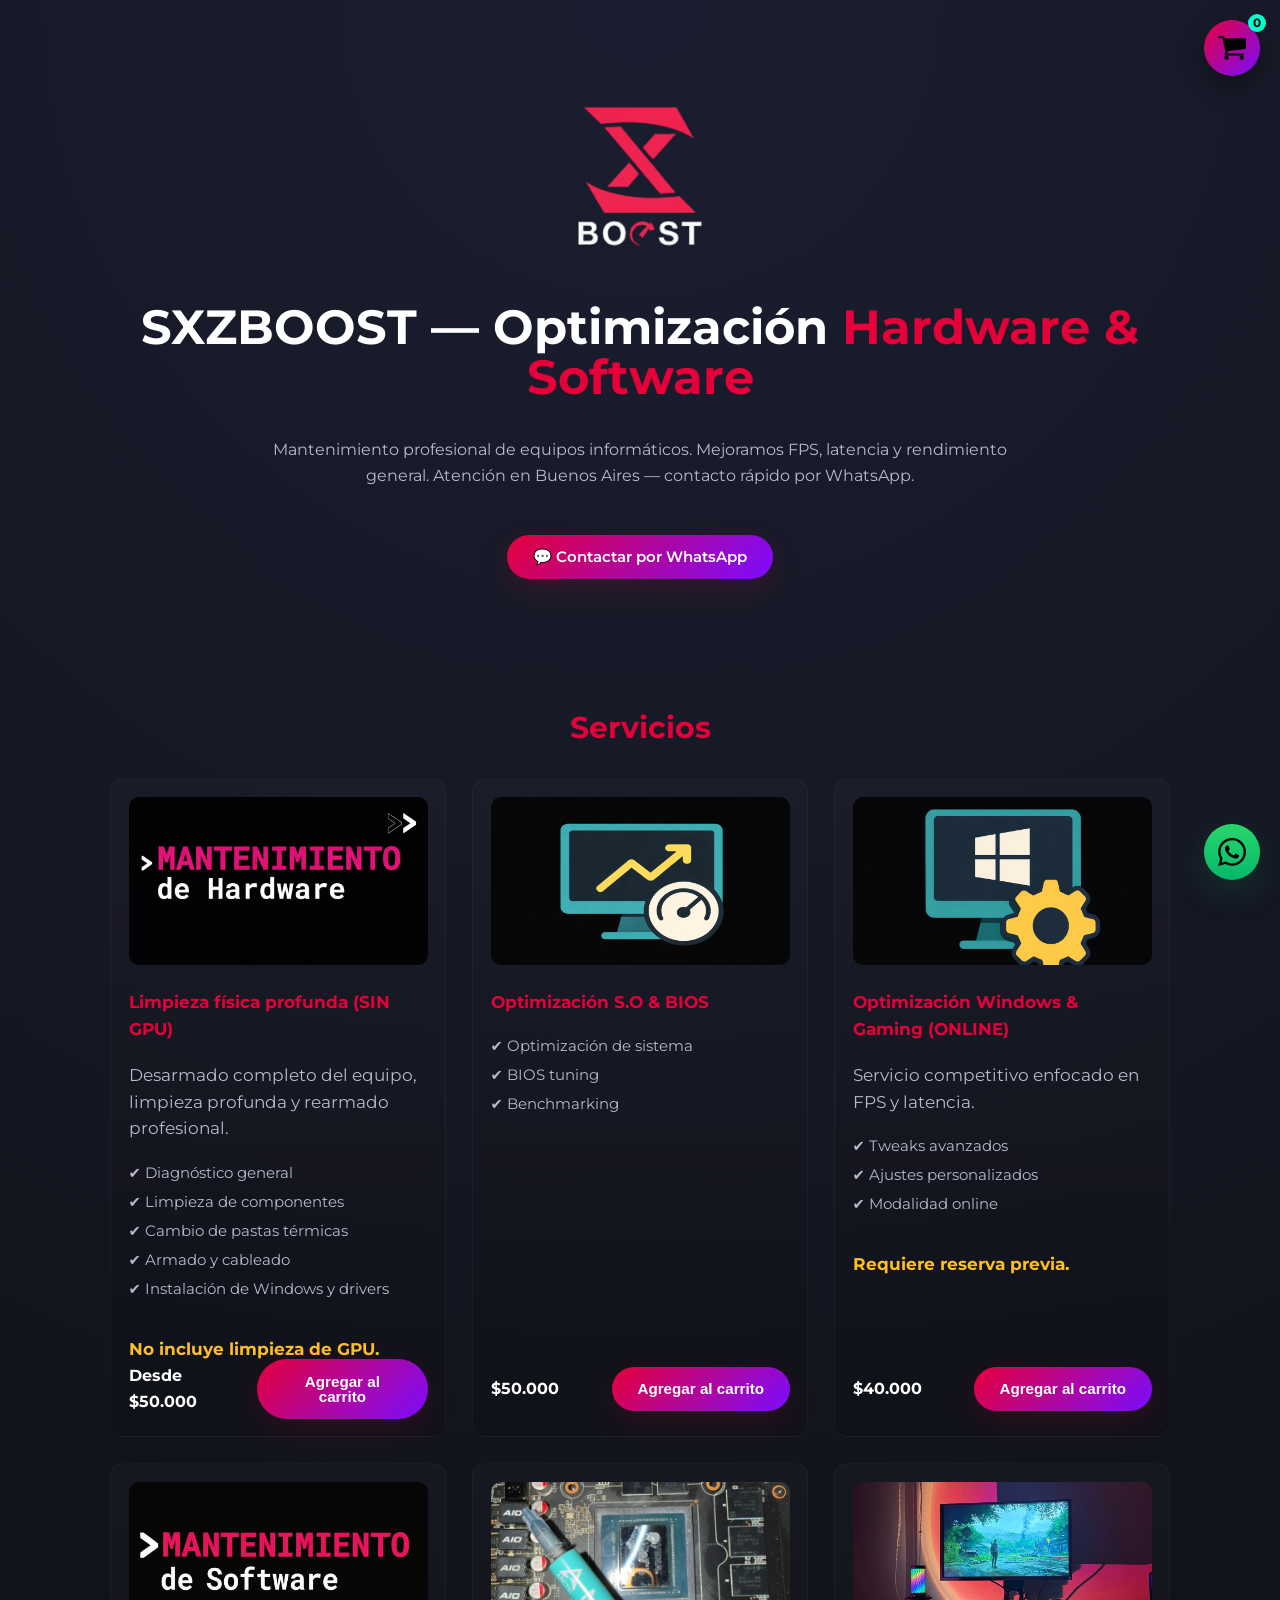
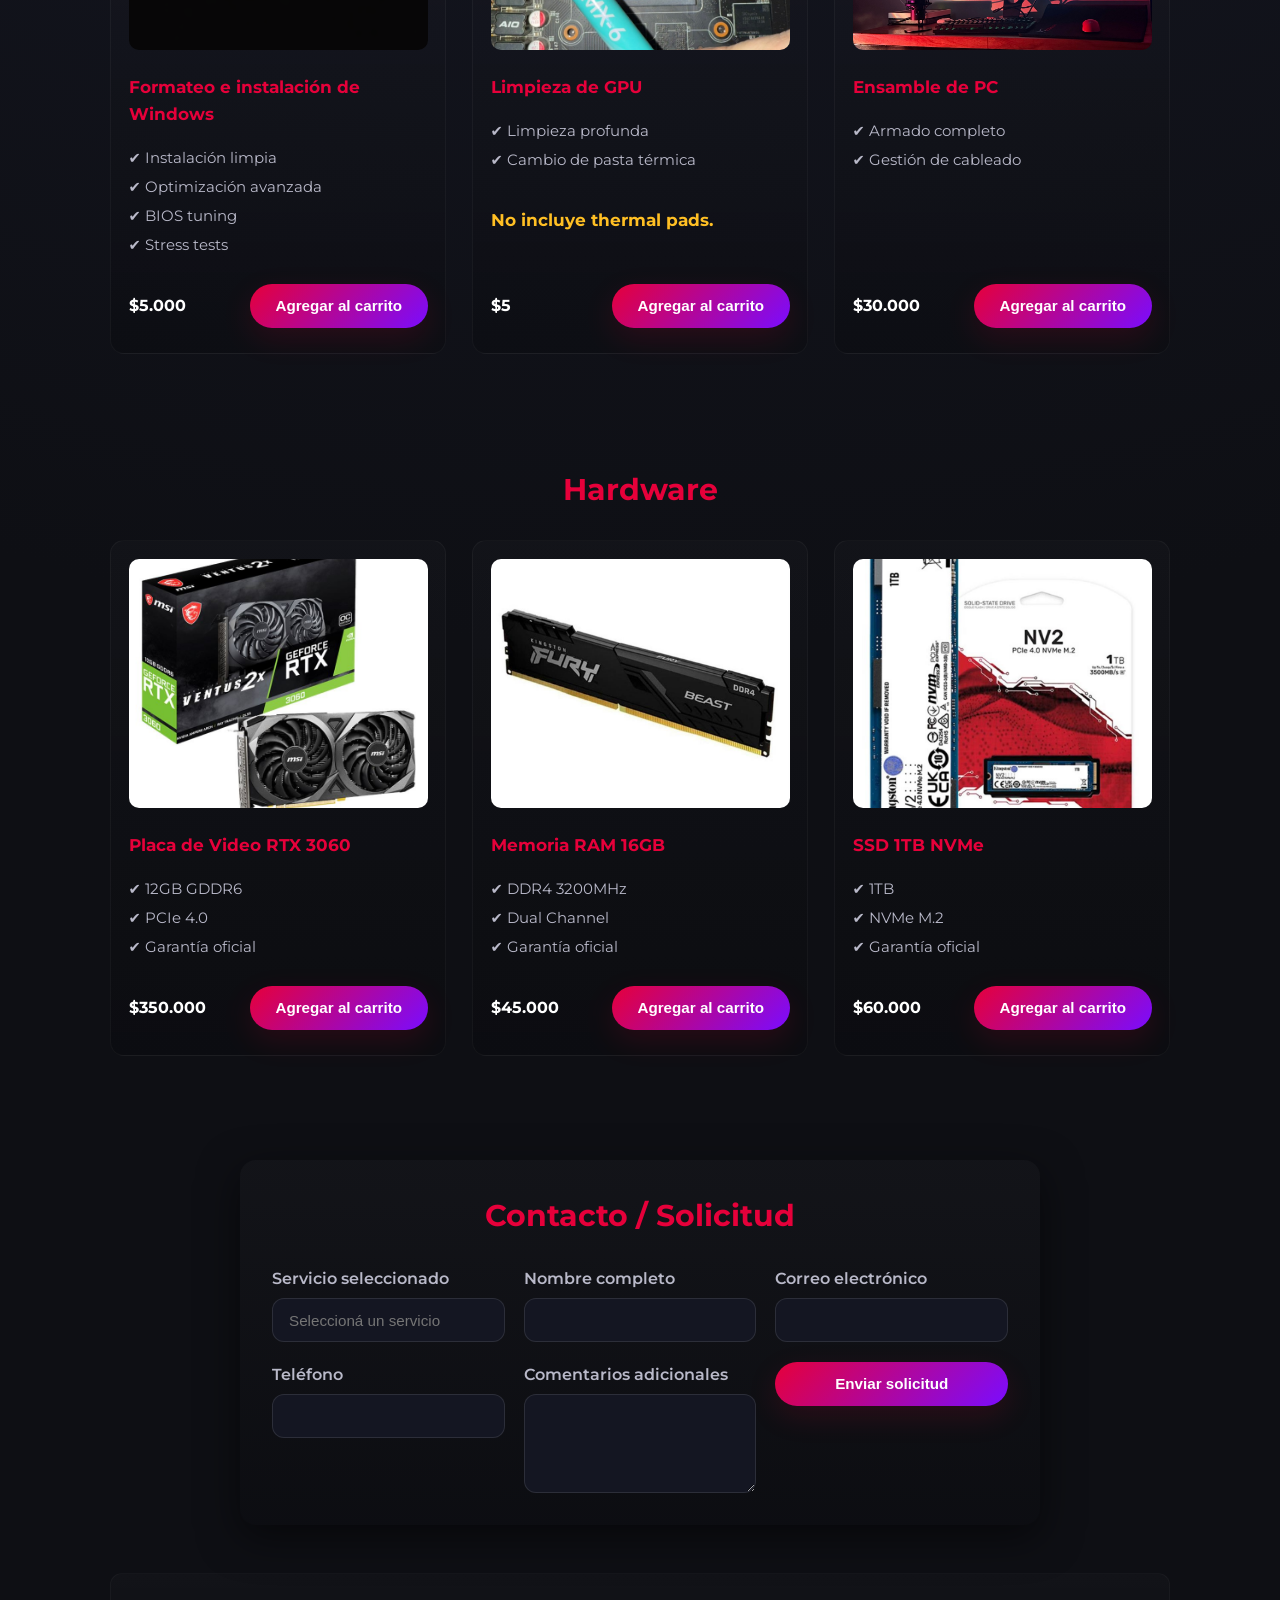
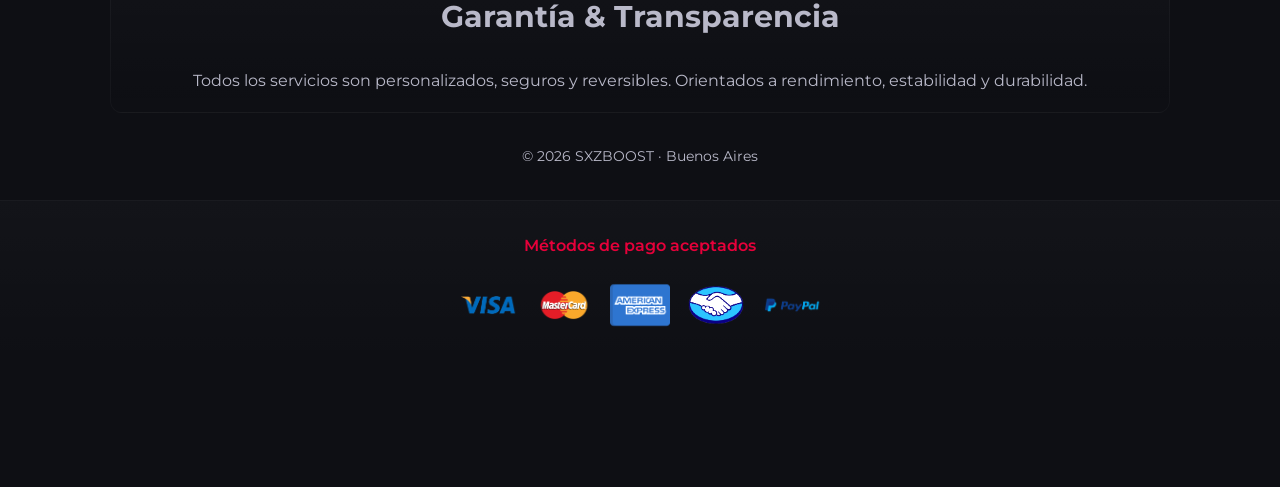
==== index.html @ 7ad2b28e "Add files via upload" ====
<!DOCTYPE html>
<html lang="es">
<head>
<meta charset="UTF-8" />
<meta name="viewport" content="width=device-width, initial-scale=1.0" />
<title>SXZBOOST | Optimización & Mantenimiento PC</title>

<!-- Google Fonts -->
<link rel="preconnect" href="https://fonts.googleapis.com">
<link rel="preconnect" href="https://fonts.gstatic.com" crossorigin>
<link href="https://fonts.googleapis.com/css2?family=Montserrat:wght@300;400;600;700&display=swap" rel="stylesheet">

<!-- Favicon -->
<link rel="icon" type="image/png" href="logo.png">

<!-- CSS externo -->
<link rel="stylesheet" href="assets/css/style.css">

</head>

<body>

<a class="sr-only" href="#main">Saltar al contenido</a>

<header class="hero" role="banner">
<div class="container hero-inner">
    <img class="logo" src="logo.png" alt="SXZBOOST - logo">
    <h1>SXZBOOST — Optimización <span>Hardware & Software</span></h1>
    <p class="lead">
    Mantenimiento profesional de equipos informáticos. Mejoramos FPS, latencia y rendimiento general.
    Atención en Buenos Aires — contacto rápido por WhatsApp.
    </p>

    <div class="hero-ctas">
    <a href="https://wa.me/5491123981806" target="_blank" rel="noopener" class="btn">
        💬 Contactar por WhatsApp
    </a>
    </div>
</div>
</header>

<main id="main" class="container" role="main">

<!-- SERVICIOS -->
<section id="servicios">
<h2><span>Servicios</span></h2>
<div class="services">

<!-- Seis servicios -->
<article class="card">
<div class="card-body">
<img src="img/Limpieza fisica profunda SIN GPU.png" alt="Limpieza física profunda de PC">
<h3>Limpieza física profunda (SIN GPU)</h3>
<p>Desarmado completo del equipo, limpieza profunda y rearmado profesional.</p>
<ul>
<li>✔ Diagnóstico general</li>
<li>✔ Limpieza de componentes</li>
<li>✔ Cambio de pastas térmicas</li>
<li>✔ Armado y cableado</li>
<li>✔ Instalación de Windows y drivers</li>
</ul>
<small class="card-note">No incluye limpieza de GPU.</small>
</div>
<div class="card-footer">
<div class="price">Desde $50.000</div>
<button class="btn btn-add"
data-id="limpieza_fisica_sin_gpu"
data-name="Limpieza física profunda (SIN GPU)"
data-price="50000"
data-img="img/Limpieza fisica profunda SIN GPU.png">Agregar al carrito</button>
</div>
</article>

<article class="card">
<div class="card-body">
<img src="img/Optimización S.O y Bios.png" alt="Optimización de sistema y BIOS">
<h3>Optimización S.O & BIOS</h3>
<ul>
<li>✔ Optimización de sistema</li>
<li>✔ BIOS tuning</li>
<li>✔ Benchmarking</li>
</ul>
</div>
<div class="card-footer">
<div class="price">$50.000</div>
<button class="btn btn-add"
data-id="optimizacion_so_bios"
data-name="Optimización S.O & BIOS"
data-price="50000"
data-img="img/Optimización S.O y Bios.png">Agregar al carrito</button>
</div>
</article>

<article class="card">
<div class="card-body">
<img src="img/Optimización-gaming.png" alt="Optimización Windows Gaming">
<h3>Optimización Windows & Gaming (ONLINE)</h3>
<p>Servicio competitivo enfocado en FPS y latencia.</p>
<ul>
<li>✔ Tweaks avanzados</li>
<li>✔ Ajustes personalizados</li>
<li>✔ Modalidad online</li>
</ul>
<small class="card-note">Requiere reserva previa.</small>
</div>
<div class="card-footer">
<div class="price">$40.000</div>
<button class="btn btn-add"
data-id="optimizacion_windows_gaming"
data-name="Optimización Windows & Gaming (ONLINE)"
data-price="40000"
data-img="img/Optimización-gaming.png">Agregar al carrito</button>
</div>
</article>

<article class="card">
<div class="card-body">
<img src="img/Formateo e instalación de Windows Sin backup.png" alt="Formateo Windows">
<h3>Formateo e instalación de Windows</h3>
<ul>
<li>✔ Instalación limpia</li>
<li>✔ Optimización avanzada</li>
<li>✔ BIOS tuning</li>
<li>✔ Stress tests</li>
</ul>
</div>
<div class="card-footer">
<div class="price">$5.000</div>
<button class="btn btn-add"
data-id="formateo_windows"
data-name="Formateo e instalación de Windows"
data-price="5000"
data-img="img/Formateo e instalación de Windows Sin backup.png">Agregar al carrito</button>
</div>
</article>

<article class="card">
<div class="card-body">
<img src="img/limpieza GPU.jpg" alt="Limpieza de GPU">
<h3>Limpieza de GPU</h3>
<ul>
<li>✔ Limpieza profunda</li>
<li>✔ Cambio de pasta térmica</li>
</ul>
<small class="card-note">No incluye thermal pads.</small>
</div>
<div class="card-footer">
<div class="price">$5</div>
<button class="btn btn-add"
data-id="limpieza_gpu"
data-name="Limpieza de GPU"
data-price="5"
data-img="img/limpieza GPU.jpg">Agregar al carrito</button>
</div>
</article>

<article class="card">
<div class="card-body">
<img src="img/ensamble de PC.jpg" alt="Ensamble de PC">
<h3>Ensamble de PC</h3>
<ul>
<li>✔ Armado completo</li>
<li>✔ Gestión de cableado</li>
</ul>
</div>
<div class="card-footer">
<div class="price">$30.000</div>
<button class="btn btn-add"
data-id="ensamble_pc"
data-name="Ensamble de PC"
data-price="30000"
data-img="img/ensamble de PC.jpg">Agregar al carrito</button>
</div>
</article>

</div>
</section>

<!-- HARDWARE -->
<section id="hardware">
<h2><span>Hardware</span></h2>
<div class="hardware-grid">

<article class="card">
<div class="card-body">
<img src="img/rtx3060.png" alt="Placa de video">
<h3>Placa de Video RTX 3060</h3>
<ul>
<li>✔ 12GB GDDR6</li>
<li>✔ PCIe 4.0</li>
<li>✔ Garantía oficial</li>
</ul>
</div>
<div class="card-footer">
<div class="price">$350.000</div>
<button class="btn btn-add"
data-name="Placa de Video RTX 3060"
data-price="350000"
data-id="rtx_3060"
data-img="img/rtx3060.png">Agregar al carrito</button>
</div>
</article>

<article class="card">
<div class="card-body">
<img src="img/ram.png" alt="RAM 16GB">
<h3>Memoria RAM 16GB</h3>
<ul>
<li>✔ DDR4 3200MHz</li>
<li>✔ Dual Channel</li>
<li>✔ Garantía oficial</li>
</ul>
</div>
<div class="card-footer">
<div class="price">$45.000</div>
<button class="btn btn-add"
data-id="ram_16gb"
data-name="Memoria RAM 16GB DDR4"
data-price="45000"
data-img="img/ram.png">Agregar al carrito</button>
</div>
</article>

<article class="card">
<div class="card-body">
<img src="img/ssd.png" alt="SSD 1TB">
<h3>SSD 1TB NVMe</h3>
<ul>
<li>✔ 1TB</li>
<li>✔ NVMe M.2</li>
<li>✔ Garantía oficial</li>
</ul>
</div>
<div class="card-footer">
<div class="price">$60.000</div>
<button class="btn btn-add"
data-id="ssd_1tb_nvme"
data-name="SSD 1TB NVMe"
data-price="60000"
data-img="img/ssd.png">Agregar al carrito</button>
</div>
</article>

</div>
</section>

<!-- FORMULARIO -->
<section class="contact-form container">
<h2><span>Contacto / Solicitud</span></h2>
<form id="contactForm" class="form-grid">
<div class="form-group">
<label for="servicio">Servicio seleccionado</label>
<input type="text" id="servicio" name="servicio" readonly placeholder="Seleccioná un servicio">
</div>
<div class="form-group">
<label for="name">Nombre completo</label>
<input type="text" id="name" name="name" required>
</div>
<div class="form-group">
<label for="email">Correo electrónico</label>
<input type="email" id="email" name="email" required>
</div>
<div class="form-group">
<label for="phone">Teléfono</label>
<input type="tel" id="phone" name="phone" required>
</div>
<div class="form-group full-width">
<label for="comments">Comentarios adicionales</label>
<textarea id="comments" name="comments" rows="4"></textarea>
</div>
<div class="form-footer full-width">
<button type="submit" class="btn">Enviar solicitud</button>
</div>
</form>
</section>

<section class="garantia">
<h2>Garantía & Transparencia</h2>
<p>
Todos los servicios son personalizados, seguros y reversibles.
Orientados a rendimiento, estabilidad y durabilidad.
</p>
</section>

</main>

<footer>
<div class="container">
© 2026 SXZBOOST · Buenos Aires
</div>
</footer>

<a class="whatsapp" href="https://wa.me/5491123981806" target="_blank" rel="noopener">
<img src="img/whatsapp.svg" alt="WhatsApp">
</a>

<!-- CARRITO DESPLEGABLE -->
<div id="cart-icon">
<img src="img/cart.svg" alt="Carrito de compras">
<span id="cart-count">0</span>
</div>

<div id="cart-panel">
<h3>Mi Carrito</h3>
<div id="cart-items"></div>
<div id="cart-total">Total: $0</div>
<button id="checkout-btn">Ir al Checkout</button>
</div>

<section class="pagos">
    <div class="container pagos-inner">
    <h4>Métodos de pago aceptados</h4>
    <div class="payment-cards">
    <img src="img/visa.png" alt="Visa">
    <img src="img/mastercard.png" alt="Mastercard">
    <img src="img/amex.png" alt="American Express">
    <img src="img/mercadopago.png" alt="Mercado Pago">
    <img src="img/paypal.png" alt="PayPal">
    </div>
</div>
</section>


<!-- Cart externo -->
<script src="assets/js/cart.js"></script>
<script src="assets/js/main.js"></script>

</body>
</html>
---- assets/css/style.css ----
/* ==========================================
   1. VARIABLES & BASE (Reset)
   ========================================== */

:root {
  --bg: #0e0f14;
  --bg-soft: #141622;
  --primary: #e6003a;
  --secondary: #7a0cff;
  --muted: #b9b9c9;
  --glass: rgba(255,255,255,0.03);
  --accent-shadow: 0 8px 30px rgba(122,12,255,0.09);
  --max-width: 1100px;
}

* {
  box-sizing: border-box;
  margin: 0;
  padding: 0;
}

html {
  scroll-behavior: smooth;
}

body {
  font-family: 'Montserrat', system-ui, -apple-system, 'Segoe UI', Roboto, sans-serif;
  background: radial-gradient(circle at top, #1b1e30 0%, var(--bg) 60%);
  color: #fff;
  line-height: 1.6;
  -webkit-font-smoothing: antialiased;
  -moz-osx-font-smoothing: grayscale;
  padding-bottom: 120px;
}

a {
  color: inherit;
  text-decoration: none;
}

.container {
  max-width: var(--max-width);
  margin: 0 auto;
  padding: 0 1.25rem;
}


/* ==========================================
   2. HERO & HEADINGS
   ========================================== */

header.hero {
  min-height: 72vh;
  display: flex;
  align-items: center;
  justify-content: center;
  text-align: center;
  padding: 3rem 0;
}

.hero-inner {
  width: 100%;
  display: flex;
  gap: 1.5rem;
  align-items: center;
  justify-content: center;
  flex-direction: column;
}

.logo {
  max-width: 220px;
  width: 40%;
  height: auto;
  display: block;
  margin-bottom: 0.6rem;
}

h1 {
  font-size: clamp(1.8rem, 4.8vw, 3rem);
  line-height: 1.05;
  font-weight: 700;
  margin-bottom: 0.6rem;
}

h1 span {
  color: var(--primary);
}

.lead {
  color: var(--muted);
  max-width: 780px;
  font-size: 1.03rem;
  margin-bottom: 1.4rem;
}

.hero-ctas {
  display: flex;
  gap: 0.9rem;
  flex-wrap: wrap;
  justify-content: center;
}

section {
  padding: 3.5rem 0;
}

section h2 {
  text-align: center;
  font-size: 1.9rem;
  margin-bottom: 1.6rem;
}

section h2 span {
  color: var(--primary);
}


/* ==========================================
   3. COMPONENTS (Cards, Buttons, Grids)
   ========================================== */

/* Grillas */
.services {
  display: grid;
  gap: 1.6rem;
  grid-template-columns: repeat(auto-fit, minmax(260px, 1fr));
  align-items: stretch;
}

.hardware-grid {
  display: grid;
  gap: 1.6rem;
  grid-template-columns: repeat(auto-fit, minmax(220px, 1fr));
  align-items: stretch;
}

/* Tarjetas */
.card {
  background: linear-gradient(180deg, rgba(255,255,255,0.02), rgba(0,0,0,0.15));
  border-radius: 14px;
  padding: 1.1rem;
  border: 1px solid rgba(255,255,255,0.04);
  display: flex;
  flex-direction: column;
  height: 100%;
  transition: transform 0.28s ease, box-shadow 0.28s ease;
  will-change: transform;
  position: relative;
}

.card:hover {
  transform: translateY(-8px);
  box-shadow: 0 18px 60px rgba(2, 6, 23, 0.6);
}

.card-body {
  display: flex;
  flex-direction: column;
  gap: 0.6rem;
}

.card img {
  width: 100%;
  aspect-ratio: 16/9;
  object-fit: cover;
  border-radius: 10px;
  margin-bottom: 0.9rem;
  background: linear-gradient(180deg, rgba(0,0,0,0.12), rgba(0,0,0,0.18));
}

.hardware-grid .card img {
  aspect-ratio: 1.2;
}

.card h3 {
  color: var(--primary);
  margin-bottom: 0.6rem;
  font-size: 1.05rem;
}

.card p {
  color: var(--muted);
  font-size: 1.05rem;
  margin-bottom: 0.6rem;
  flex-grow: 0;
}

.card ul {
  list-style: none;
  color: var(--muted);
  margin-bottom: 0.8rem;
  padding-left: 0;
}

.card ul li {
  margin-bottom: 0.35rem;
  font-size: 0.92rem;
}

.card-note {
  display: block;
  margin-top: 0.6rem;
  color: #ffbf24;
  font-size: 1.05rem;
  font-weight: 700;
  line-height: 1.2;
}

.card-footer {
  margin-top: auto;
  display: flex;
  gap: 0.6rem;
  align-items: center;
  justify-content: space-between;
  min-height: 56px;
}

.price {
  font-weight: 700;
  color: #fff;
  min-width: 110px;
}

/* Botones */
.btn {
  display: inline-flex;
  align-items: center;
  justify-content: center;
  gap: 0.6rem;
  background: linear-gradient(135deg, var(--primary), var(--secondary));
  color: white;
  padding: 0.9rem 1.6rem;
  border-radius: 999px;
  font-weight: 600;
  font-size: 0.95rem;
  box-shadow: 0 10px 30px rgba(230,0,58,0.14);
  transition: transform 0.18s ease, box-shadow .18s ease;
  border: none;
  cursor: pointer;
  line-height: 1;
}

.btn:active {
  transform: translateY(1px) scale(0.998);
}

.btn:focus {
  outline: 3px solid rgba(230,0,58,0.18);
  outline-offset: 3px;
}

.icon-btn {
  display: inline-flex;
  align-items: center;
  justify-content: center;
  width: 36px;
  height: 36px;
  border-radius: 8px;
  border: 1px solid rgba(255,255,255,0.06);
  background: rgba(255,255,255,0.02);
  color: var(--muted);
  cursor: pointer;
  font-weight: 700;
  transition: all 0.12s ease;
}

.icon-btn:hover {
  transform: translateY(-3px);
  box-shadow: 0 12px 30px rgba(0,0,0,0.6);
}

.btn-delete {
  color: #ff6b6b;
  border-color: rgba(255,107,107,0.12);
  background: rgba(255,107,107,0.03);
}


/* ==========================================
   4. SHOPPING CART (Panel & Floating Icons)
   ========================================== */

#cart-icon {
  position: fixed;
  top: 20px;
  right: 20px;
  width: 56px;
  height: 56px;
  background: linear-gradient(135deg, #e6003a, #7a0cff);
  border-radius: 50%;
  display: flex;
  align-items: center;
  justify-content: center;
  cursor: pointer;
  z-index: 1200;
  box-shadow: 0 8px 24px rgba(0,0,0,0.4);
  transition: transform 0.15s ease;
}

#cart-icon:active {
  transform: scale(0.95);
}

#cart-icon img {
  width: 28px;
  height: 28px;
}

#cart-count {
  position: absolute;
  top: -6px;
  right: -6px;
  background: #00ffcc;
  color: #000;
  font-size: 0.75rem;
  font-weight: bold;
  border-radius: 50%;
  width: 18px;
  height: 18px;
  display: flex;
  align-items: center;
  justify-content: center;
}

#cart-panel {
  position: fixed;
  top: 80px;
  right: 20px;
  width: 300px;
  max-height: 80vh;
  background: var(--bg-soft);
  border-radius: 16px;
  padding: 16px;
  box-shadow: 0 16px 40px rgba(0,0,0,0.6);
  transform: translateX(120%);
  opacity: 0;
  transition: all 0.3s ease;
  overflow-y: auto;
  z-index: 1150;
}

#cart-panel.active {
  transform: translateX(0);
  opacity: 1;
}

.cart-item {
  display: flex;
  gap: 10px;
  align-items: center;
  margin-bottom: 10px;
  padding: 6px;
  border-radius: 10px;
  transition: all 0.2s ease;
}

.cart-item:hover {
  background: rgba(230,0,58,0.05);
  box-shadow: 0 4px 12px rgba(0,0,0,0.3);
}

.cart-item img {
  width: 48px;
  height: 48px;
  object-fit: cover;
  border-radius: 6px;
}

.cart-item .info {
  flex: 1;
}

.cart-item .info span {
  display: block;
  font-weight: 600;
}

.cart-item .info small {
  color: var(--muted);
  font-size: 0.85rem;
}

.cart-item button {
  background: none;
  border: none;
  color: #ff4f4f;
  font-weight: bold;
  cursor: pointer;
  transition: transform 0.15s ease;
}

.cart-item button:hover {
  transform: scale(1.2);
}

#cart-total {
  font-weight: bold;
  text-align: center;
  margin: 12px 0;
}

#checkout-btn {
  width: 100%;
  padding: 10px;
  border: none;
  border-radius: 12px;
  background: linear-gradient(135deg, #e6003a, #7a0cff);
  color: #fff;
  font-weight: 600;
  cursor: pointer;
  transition: all 0.2s ease;
}

#checkout-btn:hover {
  transform: translateY(-2px);
  box-shadow: 0 8px 24px rgba(122,12,255,0.4);
}


/* ==========================================
   5. FORMS & CHECKOUT ELEMENTS
   ========================================= */

.contact-form {
  background: linear-gradient(180deg, rgba(255,255,255,0.02), rgba(0,0,0,0.12));
  padding: 2rem;
  border-radius: 16px;
  margin: 3rem auto;
  max-width: 800px;
  box-shadow: 0 12px 40px rgba(0,0,0,0.5);
}

.contact-form h2 {
  text-align: center;
  margin-bottom: 1.6rem;
  color: var(--primary);
}

.form-grid {
  display: grid;
  gap: 1.2rem;
  grid-template-columns: repeat(auto-fit, minmax(220px, 1fr));
}

.form-group {
  display: flex;
  flex-direction: column;
}

.form-group label {
  font-weight: 600;
  margin-bottom: 0.4rem;
  color: var(--muted);
}

.form-group input,
.form-group textarea {
  padding: 0.8rem 1rem;
  border-radius: 12px;
  border: 1px solid rgba(255,255,255,0.1);
  background: var(--bg-soft);
  color: #fff;
  font-size: 0.95rem;
}

.form-footer {
  text-align: center;
}

.form-footer .btn {
  width: 100%;
  max-width: 300px;
}

.pay-icon {
  display: flex;
  align-items: center;
  gap: 12px;
  padding: 10px;
  border-radius: 12px;
  border: 1px solid rgba(255,255,255,0.04);
  background: linear-gradient(180deg, rgba(255,255,255,0.01), rgba(0,0,0,0.02));
  cursor: pointer;
  transition: transform 0.12s, box-shadow 0.12s, background 0.12s;
  text-align: left;
}

.pay-icon img {
  width: 44px;
  height: auto;
  display: block;
  border-radius: 6px;
}

.pay-icon .method-label {
  font-weight: 700;
  color: #fff;
  font-size: 0.95rem;
}

.pay-icon:hover {
  transform: translateY(-6px);
  box-shadow: 0 18px 40px rgba(0,0,0,0.6);
}

.pay-icon.active {
  box-shadow: 0 18px 40px rgba(0,170,255,0.12);
  border-color: rgba(0,170,255,0.12);
  transform: translateY(-4px);
}

.cart-row {
  display: flex;
  gap: 12px;
  align-items: center;
  background: rgba(255,255,255,0.01);
  padding: 10px;
  border-radius: 8px;
  border: 1px solid rgba(255,255,255,0.02);
}

.cart-thumb {
  width: 64px;
  height: 64px;
  border-radius: 8px;
  object-fit: cover;
  background: rgba(255,255,255,0.02);
  padding: 6px;
}

#paypal-container {
  margin-top: 12px;
}


/* ==========================================
   6. FOOTER & MISC
   ========================================= */

.pagos {
  padding: 2rem 0;
  background: linear-gradient(180deg, rgba(255,255,255,0.02), transparent);
  text-align: center;
  border-top: 1px solid rgba(255,255,255,0.05);
}

.pagos h4 {
  color: var(--primary);
  margin-bottom: 1rem;
  font-weight: 600;
  font-size: 1rem;
}

.payment-cards {
  display: flex;
  flex-wrap: wrap;
  justify-content: center;
  gap: 1rem;
  align-items: center;
}

.payment-cards img {
  height: 60px;
  object-fit: contain;
  filter: brightness(1.05);
  transition: transform 0.2s ease;
}

.payment-cards img:hover {
  transform: scale(1.1);
}

.accepted-row {
  display: flex;
  align-items: center;
  gap: 12px;
  margin-top: 12px;
  opacity: 0.95;
}

.accepted-text {
  color: var(--muted);
  font-size: 0.9rem;
  margin-right: 6px;
}

.accepted-icons .card-icon {
  height: 28px;
  margin-right: 8px;
  opacity: 0.98;
}

.garantia {
  background: linear-gradient(180deg, rgba(255,255,255,0.02), transparent);
  border-radius: 12px;
  padding: 1.2rem;
  border: 1px solid rgba(255,255,255,0.03);
  color: var(--muted);
  max-width: var(--max-width);
  margin: 0 auto;
  text-align: center;
}

.contact {
  text-align: center;
  color: var(--muted);
}

.contact a {
  color: var(--primary);
  font-weight: 600;
}

footer {
  padding: 2rem 0;
  text-align: center;
  color: var(--muted);
  font-size: 0.9rem;
}

.whatsapp {
  position: fixed;
  bottom: 20px;
  right: 20px;
  width: 56px;
  height: 56px;
  background: linear-gradient(180deg, #28d66a, #05b86b);
  border-radius: 50%;
  display: flex;
  align-items: center;
  justify-content: center;
  box-shadow: 0 12px 36px rgba(5,184,107,0.18);
  z-index: 1100;
  transition: transform 0.15s ease;
}

.whatsapp img {
  width: 28px;
  height: 28px;
  display: block;
}

.muted {
  color: var(--muted);
}

.sr-only {
  position: absolute;
  left: -9999px;
  top: auto;
  width: 1px;
  height: 1px;
  overflow: hidden;
}


/* ==========================================
   7. RESPONSIVE MEDIA QUERIES
   ========================================= */

@media (max-width: 880px) {
  .pay-icon img {
    width: 36px;
  }
  .cart-thumb {
    width: 48px;
    height: 48px;
  }
  .icon-btn {
    width: 32px;
    height: 32px;
  }
}

@media (max-width: 800px) {
  .logo {
    max-width: 160px;
    width: 34%;
  }
  .hero-inner {
    padding: 0 0.8rem;
  }
  .card-footer {
    min-height: 64px;
  }
  #cart-panel {
    transform: translateX(0);
    opacity: 1;
    top: 70px;
  }
}

@media (max-width: 500px) {
  #cart-panel {
    width: 90%;
    max-height: 60vh;
  }
  .cart-item img {
    width: 42px;
    height: 42px;
  }
}

@media (max-width: 460px) {
  .lead {
    font-size: 0.96rem;
  }
  header.hero {
    padding-top: 2rem;
    padding-bottom: 2rem;
    min-height: 62vh;
  }
  .card img {
    aspect-ratio: 4/3;
  }
}
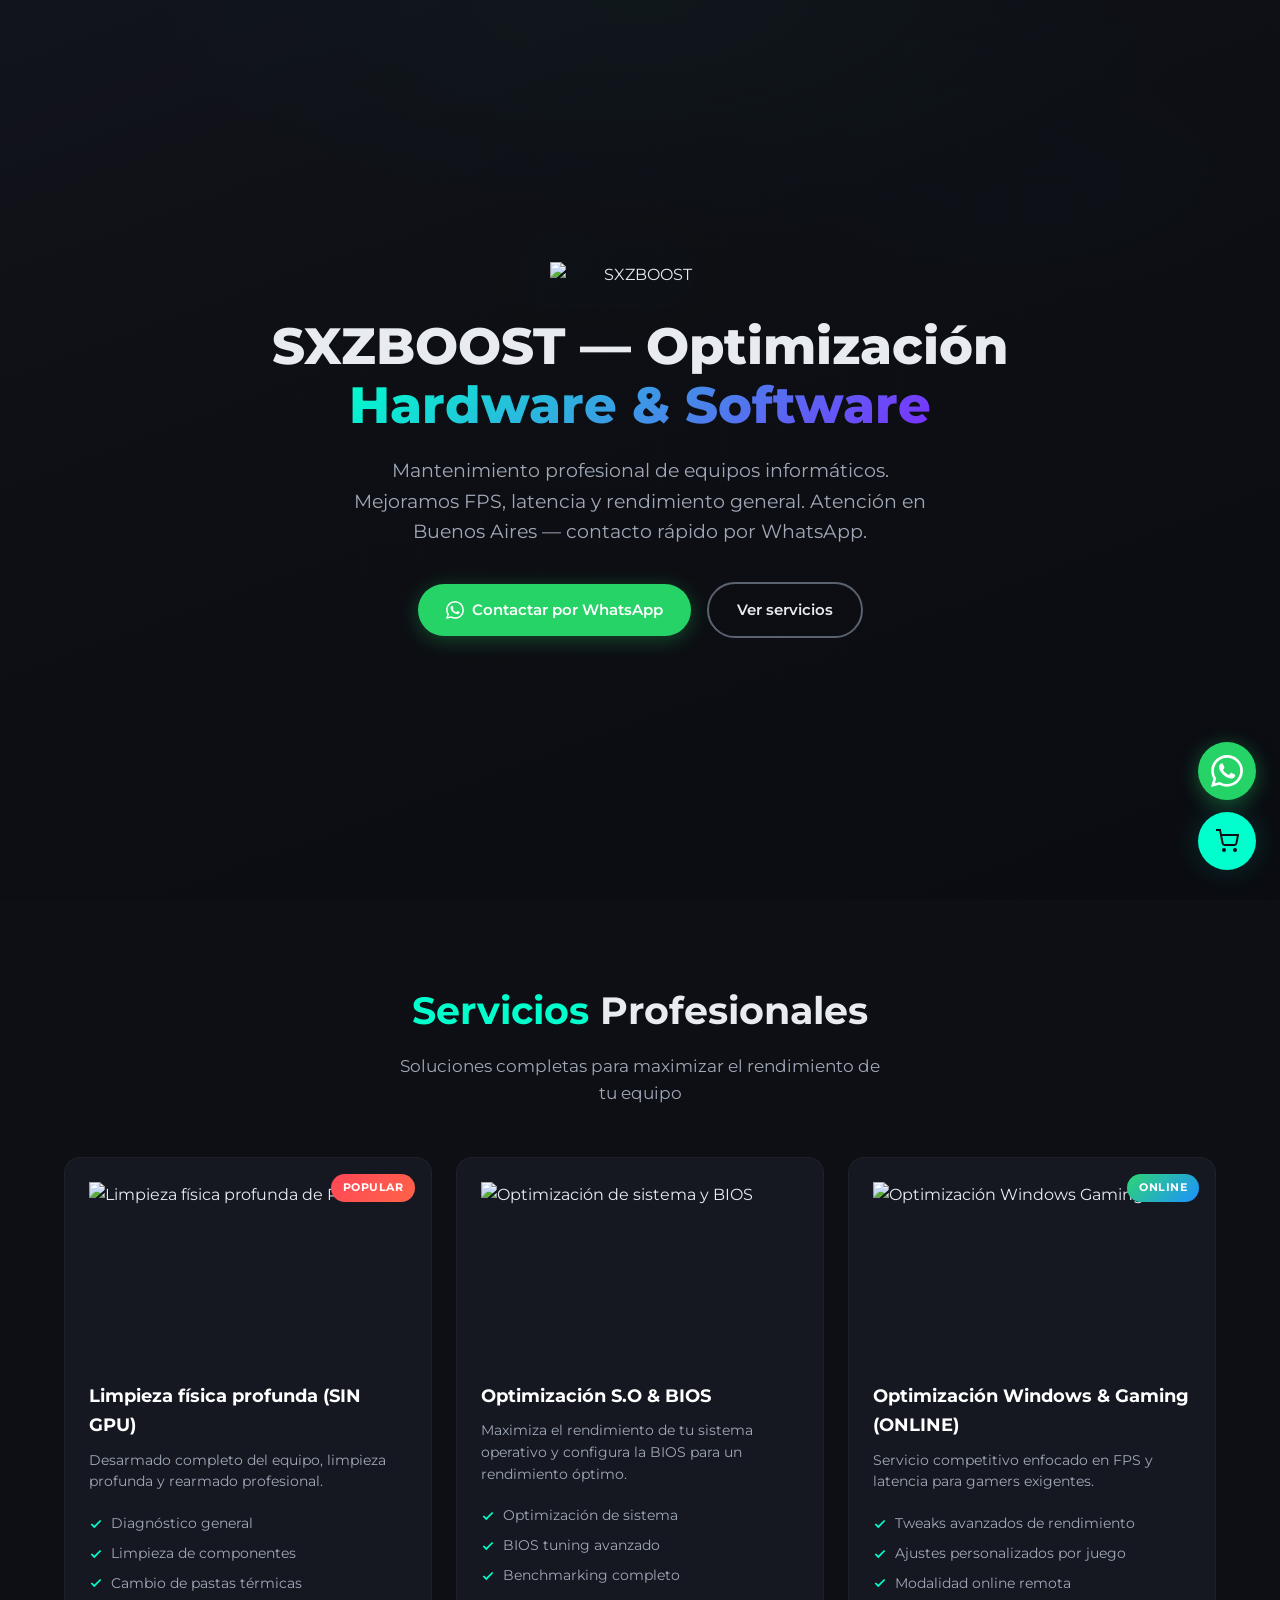
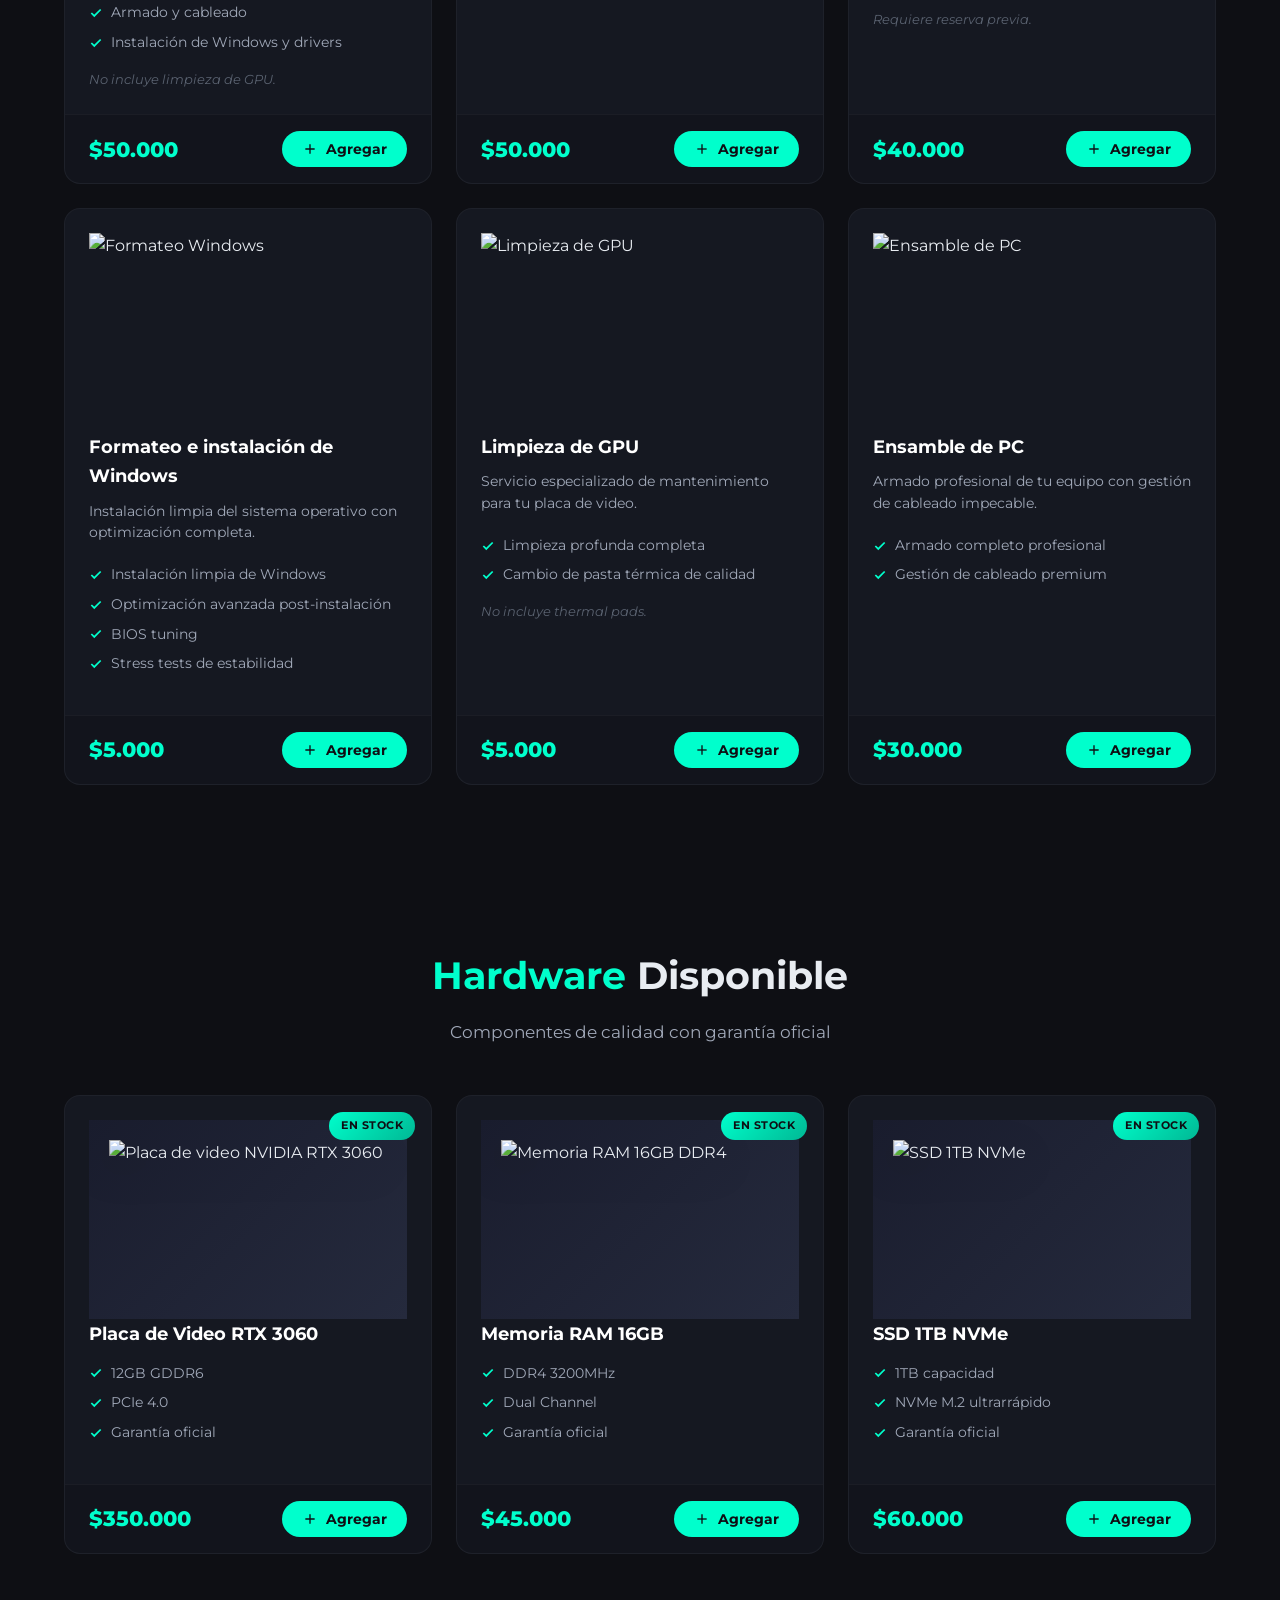
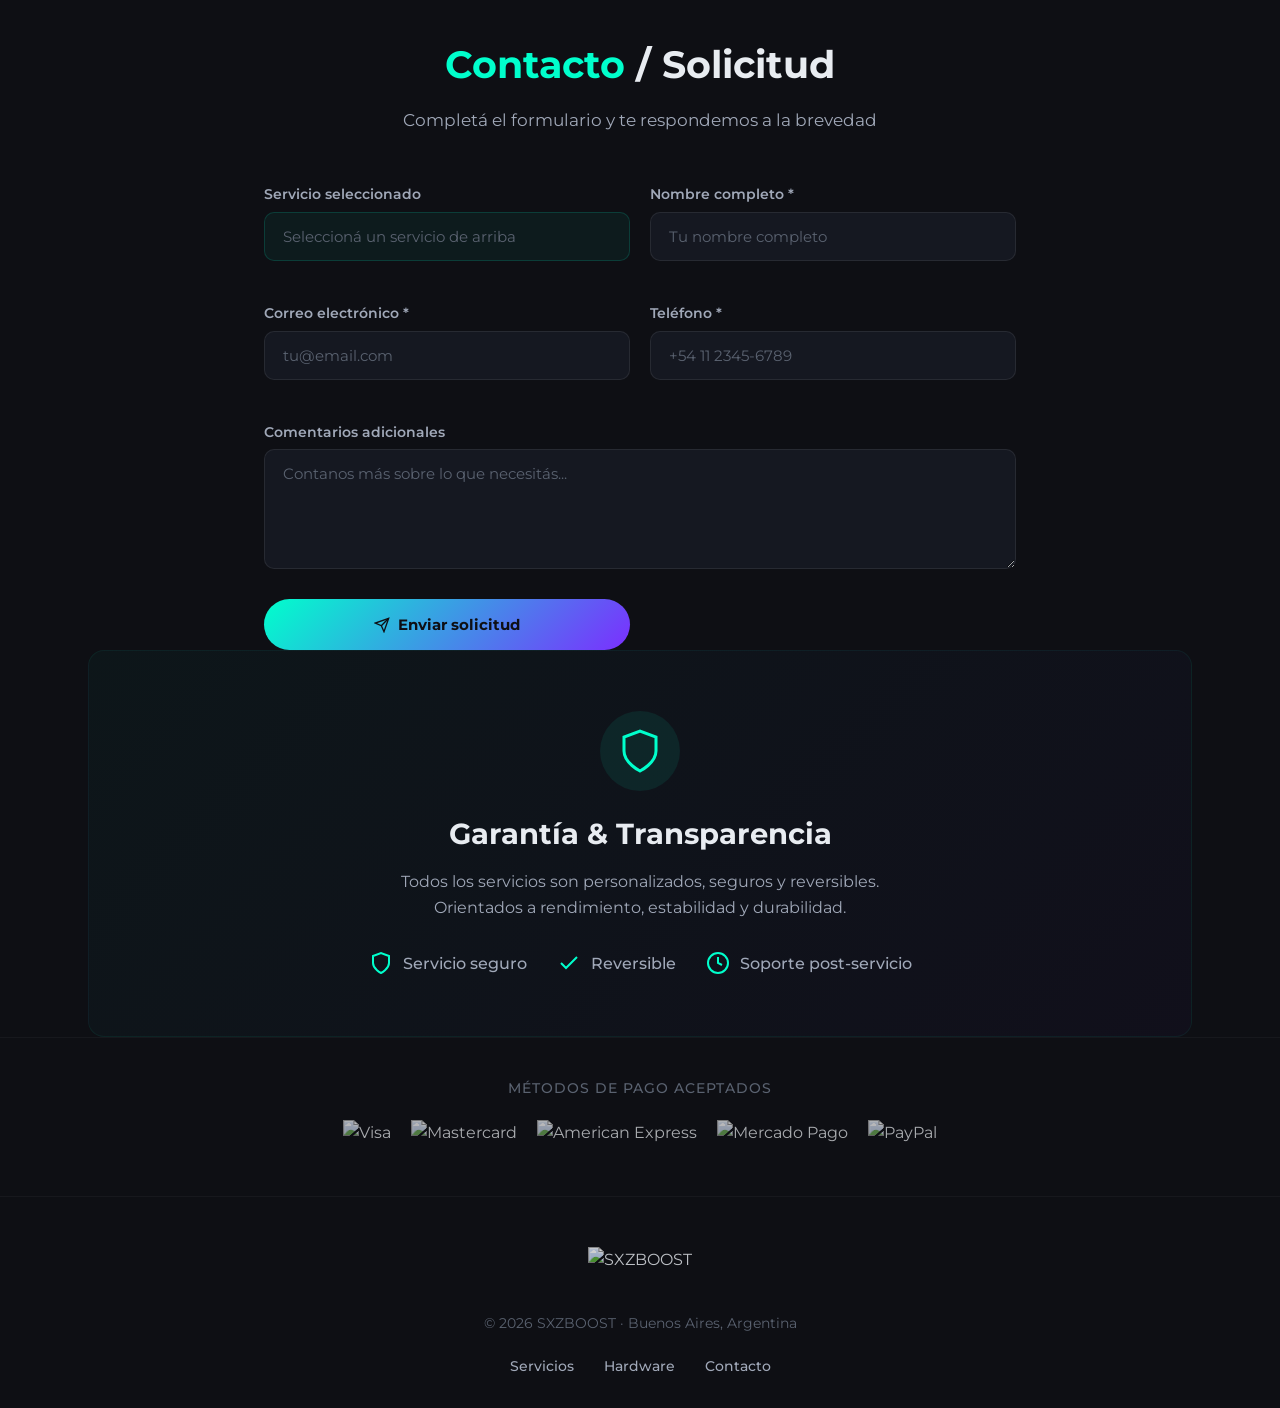
==== commit e897b61d: "Add files via upload" ====
--- a/index.html
+++ b/index.html
@@ -1,329 +1,486 @@
-<!DOCTYPE html>
-<html lang="es">
-<head>
-<meta charset="UTF-8" />
-<meta name="viewport" content="width=device-width, initial-scale=1.0" />
-<title>SXZBOOST | Optimización & Mantenimiento PC</title>
-
-<!-- Google Fonts -->
-<link rel="preconnect" href="https://fonts.googleapis.com">
-<link rel="preconnect" href="https://fonts.gstatic.com" crossorigin>
-<link href="https://fonts.googleapis.com/css2?family=Montserrat:wght@300;400;600;700&display=swap" rel="stylesheet">
-
-<!-- Favicon -->
-<link rel="icon" type="image/png" href="logo.png">
-
-<!-- CSS externo -->
-<link rel="stylesheet" href="assets/css/style.css">
-
-</head>
-
-<body>
-
-<a class="sr-only" href="#main">Saltar al contenido</a>
-
-<header class="hero" role="banner">
-<div class="container hero-inner">
-    <img class="logo" src="logo.png" alt="SXZBOOST - logo">
-    <h1>SXZBOOST — Optimización <span>Hardware & Software</span></h1>
-    <p class="lead">
-    Mantenimiento profesional de equipos informáticos. Mejoramos FPS, latencia y rendimiento general.
-    Atención en Buenos Aires — contacto rápido por WhatsApp.
-    </p>
-
-    <div class="hero-ctas">
-    <a href="https://wa.me/5491123981806" target="_blank" rel="noopener" class="btn">
-        💬 Contactar por WhatsApp
-    </a>
-    </div>
-</div>
-</header>
-
-<main id="main" class="container" role="main">
-
-<!-- SERVICIOS -->
-<section id="servicios">
-<h2><span>Servicios</span></h2>
-<div class="services">
-
-<!-- Seis servicios -->
-<article class="card">
-<div class="card-body">
-<img src="img/Limpieza fisica profunda SIN GPU.png" alt="Limpieza física profunda de PC">
-<h3>Limpieza física profunda (SIN GPU)</h3>
-<p>Desarmado completo del equipo, limpieza profunda y rearmado profesional.</p>
-<ul>
-<li>✔ Diagnóstico general</li>
-<li>✔ Limpieza de componentes</li>
-<li>✔ Cambio de pastas térmicas</li>
-<li>✔ Armado y cableado</li>
-<li>✔ Instalación de Windows y drivers</li>
-</ul>
-<small class="card-note">No incluye limpieza de GPU.</small>
-</div>
-<div class="card-footer">
-<div class="price">Desde $50.000</div>
-<button class="btn btn-add"
-data-id="limpieza_fisica_sin_gpu"
-data-name="Limpieza física profunda (SIN GPU)"
-data-price="50000"
-data-img="img/Limpieza fisica profunda SIN GPU.png">Agregar al carrito</button>
-</div>
-</article>
-
-<article class="card">
-<div class="card-body">
-<img src="img/Optimización S.O y Bios.png" alt="Optimización de sistema y BIOS">
-<h3>Optimización S.O & BIOS</h3>
-<ul>
-<li>✔ Optimización de sistema</li>
-<li>✔ BIOS tuning</li>
-<li>✔ Benchmarking</li>
-</ul>
-</div>
-<div class="card-footer">
-<div class="price">$50.000</div>
-<button class="btn btn-add"
-data-id="optimizacion_so_bios"
-data-name="Optimización S.O & BIOS"
-data-price="50000"
-data-img="img/Optimización S.O y Bios.png">Agregar al carrito</button>
-</div>
-</article>
-
-<article class="card">
-<div class="card-body">
-<img src="img/Optimización-gaming.png" alt="Optimización Windows Gaming">
-<h3>Optimización Windows & Gaming (ONLINE)</h3>
-<p>Servicio competitivo enfocado en FPS y latencia.</p>
-<ul>
-<li>✔ Tweaks avanzados</li>
-<li>✔ Ajustes personalizados</li>
-<li>✔ Modalidad online</li>
-</ul>
-<small class="card-note">Requiere reserva previa.</small>
-</div>
-<div class="card-footer">
-<div class="price">$40.000</div>
-<button class="btn btn-add"
-data-id="optimizacion_windows_gaming"
-data-name="Optimización Windows & Gaming (ONLINE)"
-data-price="40000"
-data-img="img/Optimización-gaming.png">Agregar al carrito</button>
-</div>
-</article>
-
-<article class="card">
-<div class="card-body">
-<img src="img/Formateo e instalación de Windows Sin backup.png" alt="Formateo Windows">
-<h3>Formateo e instalación de Windows</h3>
-<ul>
-<li>✔ Instalación limpia</li>
-<li>✔ Optimización avanzada</li>
-<li>✔ BIOS tuning</li>
-<li>✔ Stress tests</li>
-</ul>
-</div>
-<div class="card-footer">
-<div class="price">$5.000</div>
-<button class="btn btn-add"
-data-id="formateo_windows"
-data-name="Formateo e instalación de Windows"
-data-price="5000"
-data-img="img/Formateo e instalación de Windows Sin backup.png">Agregar al carrito</button>
-</div>
-</article>
-
-<article class="card">
-<div class="card-body">
-<img src="img/limpieza GPU.jpg" alt="Limpieza de GPU">
-<h3>Limpieza de GPU</h3>
-<ul>
-<li>✔ Limpieza profunda</li>
-<li>✔ Cambio de pasta térmica</li>
-</ul>
-<small class="card-note">No incluye thermal pads.</small>
-</div>
-<div class="card-footer">
-<div class="price">$5</div>
-<button class="btn btn-add"
-data-id="limpieza_gpu"
-data-name="Limpieza de GPU"
-data-price="5"
-data-img="img/limpieza GPU.jpg">Agregar al carrito</button>
-</div>
-</article>
-
-<article class="card">
-<div class="card-body">
-<img src="img/ensamble de PC.jpg" alt="Ensamble de PC">
-<h3>Ensamble de PC</h3>
-<ul>
-<li>✔ Armado completo</li>
-<li>✔ Gestión de cableado</li>
-</ul>
-</div>
-<div class="card-footer">
-<div class="price">$30.000</div>
-<button class="btn btn-add"
-data-id="ensamble_pc"
-data-name="Ensamble de PC"
-data-price="30000"
-data-img="img/ensamble de PC.jpg">Agregar al carrito</button>
-</div>
-</article>
-
-</div>
-</section>
-
-<!-- HARDWARE -->
-<section id="hardware">
-<h2><span>Hardware</span></h2>
-<div class="hardware-grid">
-
-<article class="card">
-<div class="card-body">
-<img src="img/rtx3060.png" alt="Placa de video">
-<h3>Placa de Video RTX 3060</h3>
-<ul>
-<li>✔ 12GB GDDR6</li>
-<li>✔ PCIe 4.0</li>
-<li>✔ Garantía oficial</li>
-</ul>
-</div>
-<div class="card-footer">
-<div class="price">$350.000</div>
-<button class="btn btn-add"
-data-name="Placa de Video RTX 3060"
-data-price="350000"
-data-id="rtx_3060"
-data-img="img/rtx3060.png">Agregar al carrito</button>
-</div>
-</article>
-
-<article class="card">
-<div class="card-body">
-<img src="img/ram.png" alt="RAM 16GB">
-<h3>Memoria RAM 16GB</h3>
-<ul>
-<li>✔ DDR4 3200MHz</li>
-<li>✔ Dual Channel</li>
-<li>✔ Garantía oficial</li>
-</ul>
-</div>
-<div class="card-footer">
-<div class="price">$45.000</div>
-<button class="btn btn-add"
-data-id="ram_16gb"
-data-name="Memoria RAM 16GB DDR4"
-data-price="45000"
-data-img="img/ram.png">Agregar al carrito</button>
-</div>
-</article>
-
-<article class="card">
-<div class="card-body">
-<img src="img/ssd.png" alt="SSD 1TB">
-<h3>SSD 1TB NVMe</h3>
-<ul>
-<li>✔ 1TB</li>
-<li>✔ NVMe M.2</li>
-<li>✔ Garantía oficial</li>
-</ul>
-</div>
-<div class="card-footer">
-<div class="price">$60.000</div>
-<button class="btn btn-add"
-data-id="ssd_1tb_nvme"
-data-name="SSD 1TB NVMe"
-data-price="60000"
-data-img="img/ssd.png">Agregar al carrito</button>
-</div>
-</article>
-
-</div>
-</section>
-
-<!-- FORMULARIO -->
-<section class="contact-form container">
-<h2><span>Contacto / Solicitud</span></h2>
-<form id="contactForm" class="form-grid">
-<div class="form-group">
-<label for="servicio">Servicio seleccionado</label>
-<input type="text" id="servicio" name="servicio" readonly placeholder="Seleccioná un servicio">
-</div>
-<div class="form-group">
-<label for="name">Nombre completo</label>
-<input type="text" id="name" name="name" required>
-</div>
-<div class="form-group">
-<label for="email">Correo electrónico</label>
-<input type="email" id="email" name="email" required>
-</div>
-<div class="form-group">
-<label for="phone">Teléfono</label>
-<input type="tel" id="phone" name="phone" required>
-</div>
-<div class="form-group full-width">
-<label for="comments">Comentarios adicionales</label>
-<textarea id="comments" name="comments" rows="4"></textarea>
-</div>
-<div class="form-footer full-width">
-<button type="submit" class="btn">Enviar solicitud</button>
-</div>
-</form>
-</section>
-
-<section class="garantia">
-<h2>Garantía & Transparencia</h2>
-<p>
-Todos los servicios son personalizados, seguros y reversibles.
-Orientados a rendimiento, estabilidad y durabilidad.
-</p>
-</section>
-
-</main>
-
-<footer>
-<div class="container">
-© 2026 SXZBOOST · Buenos Aires
-</div>
-</footer>
-
-<a class="whatsapp" href="https://wa.me/5491123981806" target="_blank" rel="noopener">
-<img src="img/whatsapp.svg" alt="WhatsApp">
-</a>
-
-<!-- CARRITO DESPLEGABLE -->
-<div id="cart-icon">
-<img src="img/cart.svg" alt="Carrito de compras">
-<span id="cart-count">0</span>
-</div>
-
-<div id="cart-panel">
-<h3>Mi Carrito</h3>
-<div id="cart-items"></div>
-<div id="cart-total">Total: $0</div>
-<button id="checkout-btn">Ir al Checkout</button>
-</div>
-
-<section class="pagos">
-    <div class="container pagos-inner">
-    <h4>Métodos de pago aceptados</h4>
-    <div class="payment-cards">
-    <img src="img/visa.png" alt="Visa">
-    <img src="img/mastercard.png" alt="Mastercard">
-    <img src="img/amex.png" alt="American Express">
-    <img src="img/mercadopago.png" alt="Mercado Pago">
-    <img src="img/paypal.png" alt="PayPal">
-    </div>
-</div>
-</section>
-
-
-<!-- Cart externo -->
-<script src="assets/js/cart.js"></script>
-<script src="assets/js/main.js"></script>
-
-</body>
-</html>+<!DOCTYPE html>
+<html lang="es">
+<head>
+<meta charset="UTF-8" />
+<meta name="viewport" content="width=device-width, initial-scale=1.0" />
+<meta name="description" content="SXZBOOST - Servicio profesional de optimización y mantenimiento de PCs en Buenos Aires. Mejoramos FPS, latencia y rendimiento general." />
+<meta name="keywords" content="optimización PC, mantenimiento computadoras, limpieza GPU, ensamble PC, Buenos Aires, gaming" />
+<meta name="theme-color" content="#0e0f14" />
+<meta name="author" content="SXZBOOST" />
+<meta property="og:title" content="SXZBOOST | Optimización y Mantenimiento PC" />
+<meta property="og:description" content="Servicio profesional de optimización de equipos informáticos. Mejoramos FPS, latencia y rendimiento general." />
+<meta property="og:type" content="website" />
+<meta name="sxz-whatsapp" content="5491123981806">
+
+<title>SXZBOOST | Optimización & Mantenimiento PC</title>
+
+<!-- Preconnect -->
+<link rel="preconnect" href="https://fonts.googleapis.com">
+<link rel="preconnect" href="https://fonts.gstatic.com" crossorigin>
+
+<!-- Fonts -->
+<link href="https://fonts.googleapis.com/css2?family=Montserrat:wght@300;400;500;600;700;800&display=swap" rel="stylesheet">
+
+<!-- Favicon -->
+<link rel="icon" type="image/png" href="logo.png">
+
+<!-- CSS -->
+<link rel="stylesheet" href="assets/css/style.css">
+
+<base target="_blank">
+</head>
+
+<body>
+
+<!-- Skip link -->
+<a class="sr-only" href="#main">Saltar al contenido</a>
+
+<!-- Header / Hero -->
+<header class="hero" role="banner">
+<div class="hero-bg" aria-hidden="true"></div>
+<div class="container hero-inner">
+    <img class="logo" src="logo.png" alt="SXZBOOST" loading="eager">
+    <h1>SXZBOOST — Optimización <span>Hardware & Software</span></h1>
+    <p class="lead">
+    Mantenimiento profesional de equipos informáticos. Mejoramos FPS, latencia y rendimiento general.
+    Atención en Buenos Aires — contacto rápido por WhatsApp.
+    </p>
+    <div class="hero-ctas">
+    <a href="https://wa.me/5491123981806" target="_blank" rel="noopener" class="btn btn-whatsapp">
+        <svg width="18" height="18" viewBox="0 0 24 24" fill="currentColor" aria-hidden="true"><path d="M17.472 14.382c-.297-.149-1.758-.867-2.03-.967-.273-.099-.471-.148-.67.15-.197.297-.767.966-.94 1.164-.173.199-.347.223-.644.075-.297-.15-1.255-.463-2.39-1.475-.883-.788-1.48-1.761-1.653-2.059-.173-.297-.018-.458.13-.606.134-.133.298-.347.446-.52.149-.174.198-.298.298-.497.099-.198.05-.371-.025-.52-.075-.149-.669-1.612-.916-2.207-.242-.579-.487-.5-.669-.51-.173-.008-.371-.01-.57-.01-.198 0-.52.074-.792.372-.272.297-1.04 1.016-1.04 2.479 0 1.462 1.065 2.875 1.213 3.074.149.198 2.096 3.2 5.077 4.487.709.306 1.262.489 1.694.625.712.227 1.36.195 1.871.118.571-.085 1.758-.719 2.006-1.413.248-.694.248-1.289.173-1.413-.074-.124-.272-.198-.57-.347m-5.421 7.403h-.004a9.87 9.87 0 01-5.031-1.378l-.361-.214-3.741.982.998-3.648-.235-.374a9.86 9.86 0 01-1.51-5.26c.001-5.45 4.436-9.884 9.888-9.884 2.64 0 5.122 1.03 6.988 2.898a9.825 9.825 0 012.893 6.994c-.003 5.45-4.437 9.884-9.885 9.884m8.413-18.297A11.815 11.815 0 0012.05 0C5.495 0 .16 5.335.157 11.892c0 2.096.547 4.142 1.588 5.945L.057 24l6.305-1.654a11.882 11.882 0 005.683 1.448h.005c6.554 0 11.89-5.335 11.893-11.893a11.821 11.821 0 00-3.48-8.413z"/></svg>
+        Contactar por WhatsApp
+    </a>
+    <a href="#servicios" class="btn btn-outline" target="_self">Ver servicios</a>
+    </div>
+</div>
+</header>
+
+<!-- Main Content -->
+<main id="main" class="container" role="main">
+
+<!-- SERVICIOS -->
+<section id="servicios" class="section-reveal">
+    <div class="section-header">
+    <h2><span>Servicios</span> Profesionales</h2>
+    <p class="section-subtitle">Soluciones completas para maximizar el rendimiento de tu equipo</p>
+    </div>
+    <div class="services">
+
+    <article class="card" data-service="limpieza_fisica">
+        <div class="card-badge">Popular</div>
+        <div class="card-body">
+        <div class="card-img-wrap">
+            <img src="img/Limpieza-Fisica.png" alt="Limpieza física profunda de PC" loading="lazy">
+        </div>
+        <h3>Limpieza física profunda (SIN GPU)</h3>
+        <p>Desarmado completo del equipo, limpieza profunda y rearmado profesional.</p>
+        <ul>
+            <li><svg width="14" height="14" viewBox="0 0 24 24" fill="none" stroke="#00ffcc" stroke-width="3"><polyline points="20 6 9 17 4 12"></polyline></svg> Diagnóstico general</li>
+            <li><svg width="14" height="14" viewBox="0 0 24 24" fill="none" stroke="#00ffcc" stroke-width="3"><polyline points="20 6 9 17 4 12"></polyline></svg> Limpieza de componentes</li>
+            <li><svg width="14" height="14" viewBox="0 0 24 24" fill="none" stroke="#00ffcc" stroke-width="3"><polyline points="20 6 9 17 4 12"></polyline></svg> Cambio de pastas térmicas</li>
+            <li><svg width="14" height="14" viewBox="0 0 24 24" fill="none" stroke="#00ffcc" stroke-width="3"><polyline points="20 6 9 17 4 12"></polyline></svg> Armado y cableado</li>
+            <li><svg width="14" height="14" viewBox="0 0 24 24" fill="none" stroke="#00ffcc" stroke-width="3"><polyline points="20 6 9 17 4 12"></polyline></svg> Instalación de Windows y drivers</li>
+        </ul>
+        <small class="card-note">No incluye limpieza de GPU.</small>
+        </div>
+        <div class="card-footer">
+        <div class="price" data-price="50000">$50.000</div>
+        <button class="btn btn-add"
+            data-id="limpieza_fisica_sin_gpu"
+            data-name="Limpieza física profunda (SIN GPU)"
+            data-price="50000"
+            data-img="img/Limpieza-Fisica.png"
+            aria-label="Agregar Limpieza física profunda al carrito">
+            <svg width="16" height="16" viewBox="0 0 24 24" fill="none" stroke="currentColor" stroke-width="2"><line x1="12" y1="5" x2="12" y2="19"></line><line x1="5" y1="12" x2="19" y2="12"></line></svg>
+            Agregar
+        </button>
+        </div>
+    </article>
+
+    <article class="card" data-service="optimizacion_so">
+        <div class="card-body">
+        <div class="card-img-wrap">
+            <img src="img/optimizacion-so-bios.png" alt="Optimización de sistema y BIOS" loading="lazy">
+        </div>
+        <h3>Optimización S.O & BIOS</h3>
+        <p>Maximiza el rendimiento de tu sistema operativo y configura la BIOS para un rendimiento óptimo.</p>
+        <ul>
+            <li><svg width="14" height="14" viewBox="0 0 24 24" fill="none" stroke="#00ffcc" stroke-width="3"><polyline points="20 6 9 17 4 12"></polyline></svg> Optimización de sistema</li>
+            <li><svg width="14" height="14" viewBox="0 0 24 24" fill="none" stroke="#00ffcc" stroke-width="3"><polyline points="20 6 9 17 4 12"></polyline></svg> BIOS tuning avanzado</li>
+            <li><svg width="14" height="14" viewBox="0 0 24 24" fill="none" stroke="#00ffcc" stroke-width="3"><polyline points="20 6 9 17 4 12"></polyline></svg> Benchmarking completo</li>
+        </ul>
+        </div>
+        <div class="card-footer">
+        <div class="price" data-price="50000">$50.000</div>
+        <button class="btn btn-add"
+            data-id="optimizacion_so_bios"
+            data-name="Optimización S.O & BIOS"
+            data-price="50000"
+            data-img="img/optimizacion-so-bios.png"
+            aria-label="Agregar Optimización S.O y BIOS al carrito">
+            <svg width="16" height="16" viewBox="0 0 24 24" fill="none" stroke="currentColor" stroke-width="2"><line x1="12" y1="5" x2="12" y2="19"></line><line x1="5" y1="12" x2="19" y2="12"></line></svg>
+            Agregar
+        </button>
+        </div>
+    </article>
+
+    <article class="card" data-service="gaming_online">
+        <div class="card-badge badge-online">Online</div>
+        <div class="card-body">
+        <div class="card-img-wrap">
+            <img src="img/optimizacion-gaming.png" alt="Optimización Windows Gaming" loading="lazy">
+        </div>
+        <h3>Optimización Windows & Gaming (ONLINE)</h3>
+        <p>Servicio competitivo enfocado en FPS y latencia para gamers exigentes.</p>
+        <ul>
+            <li><svg width="14" height="14" viewBox="0 0 24 24" fill="none" stroke="#00ffcc" stroke-width="3"><polyline points="20 6 9 17 4 12"></polyline></svg> Tweaks avanzados de rendimiento</li>
+            <li><svg width="14" height="14" viewBox="0 0 24 24" fill="none" stroke="#00ffcc" stroke-width="3"><polyline points="20 6 9 17 4 12"></polyline></svg> Ajustes personalizados por juego</li>
+            <li><svg width="14" height="14" viewBox="0 0 24 24" fill="none" stroke="#00ffcc" stroke-width="3"><polyline points="20 6 9 17 4 12"></polyline></svg> Modalidad online remota</li>
+        </ul>
+        <small class="card-note">Requiere reserva previa.</small>
+        </div>
+        <div class="card-footer">
+        <div class="price" data-price="40000">$40.000</div>
+        <button class="btn btn-add"
+            data-id="optimizacion_windows_gaming"
+            data-name="Optimización Windows & Gaming (ONLINE)"
+            data-price="40000"
+            data-img="img/optimizacion-gaming.png"
+            aria-label="Agregar Optimización Windows Gaming al carrito">
+            <svg width="16" height="16" viewBox="0 0 24 24" fill="none" stroke="currentColor" stroke-width="2"><line x1="12" y1="5" x2="12" y2="19"></line><line x1="5" y1="12" x2="19" y2="12"></line></svg>
+            Agregar
+        </button>
+        </div>
+    </article>
+
+    <article class="card" data-service="formateo">
+        <div class="card-body">
+        <div class="card-img-wrap">
+            <img src="img/formateo-windows.png" alt="Formateo Windows" loading="lazy">
+        </div>
+        <h3>Formateo e instalación de Windows</h3>
+        <p>Instalación limpia del sistema operativo con optimización completa.</p>
+        <ul>
+            <li><svg width="14" height="14" viewBox="0 0 24 24" fill="none" stroke="#00ffcc" stroke-width="3"><polyline points="20 6 9 17 4 12"></polyline></svg> Instalación limpia de Windows</li>
+            <li><svg width="14" height="14" viewBox="0 0 24 24" fill="none" stroke="#00ffcc" stroke-width="3"><polyline points="20 6 9 17 4 12"></polyline></svg> Optimización avanzada post-instalación</li>
+            <li><svg width="14" height="14" viewBox="0 0 24 24" fill="none" stroke="#00ffcc" stroke-width="3"><polyline points="20 6 9 17 4 12"></polyline></svg> BIOS tuning</li>
+            <li><svg width="14" height="14" viewBox="0 0 24 24" fill="none" stroke="#00ffcc" stroke-width="3"><polyline points="20 6 9 17 4 12"></polyline></svg> Stress tests de estabilidad</li>
+        </ul>
+        </div>
+        <div class="card-footer">
+        <div class="price" data-price="5000">$5.000</div>
+        <button class="btn btn-add"
+            data-id="formateo_windows"
+            data-name="Formateo e instalación de Windows"
+            data-price="5000"
+            data-img="img/formateo-windows.png"
+            aria-label="Agregar Formateo Windows al carrito">
+            <svg width="16" height="16" viewBox="0 0 24 24" fill="none" stroke="currentColor" stroke-width="2"><line x1="12" y1="5" x2="12" y2="19"></line><line x1="5" y1="12" x2="19" y2="12"></line></svg>
+            Agregar
+        </button>
+        </div>
+    </article>
+
+    <article class="card" data-service="limpieza_gpu">
+        <div class="card-body">
+        <div class="card-img-wrap">
+            <img src="img/limpieza-gpu.jpg" alt="Limpieza de GPU" loading="lazy">
+        </div>
+        <h3>Limpieza de GPU</h3>
+        <p>Servicio especializado de mantenimiento para tu placa de video.</p>
+        <ul>
+            <li><svg width="14" height="14" viewBox="0 0 24 24" fill="none" stroke="#00ffcc" stroke-width="3"><polyline points="20 6 9 17 4 12"></polyline></svg> Limpieza profunda completa</li>
+            <li><svg width="14" height="14" viewBox="0 0 24 24" fill="none" stroke="#00ffcc" stroke-width="3"><polyline points="20 6 9 17 4 12"></polyline></svg> Cambio de pasta térmica de calidad</li>
+        </ul>
+        <small class="card-note">No incluye thermal pads.</small>
+        </div>
+        <div class="card-footer">
+        <div class="price" data-price="5000">$5.000</div>
+        <button class="btn btn-add"
+            data-id="limpieza_gpu"
+            data-name="Limpieza de GPU"
+            data-price="5000"
+            data-img="img/limpieza-gpu.jpg"
+            aria-label="Agregar Limpieza de GPU al carrito">
+            <svg width="16" height="16" viewBox="0 0 24 24" fill="none" stroke="currentColor" stroke-width="2"><line x1="12" y1="5" x2="12" y2="19"></line><line x1="5" y1="12" x2="19" y2="12"></line></svg>
+            Agregar
+        </button>
+        </div>
+    </article>
+
+    <article class="card" data-service="ensamble">
+        <div class="card-body">
+        <div class="card-img-wrap">
+            <img src="img/Ensambledepc.jpg" alt="Ensamble de PC" loading="lazy">
+        </div>
+        <h3>Ensamble de PC</h3>
+        <p>Armado profesional de tu equipo con gestión de cableado impecable.</p>
+        <ul>
+            <li><svg width="14" height="14" viewBox="0 0 24 24" fill="none" stroke="#00ffcc" stroke-width="3"><polyline points="20 6 9 17 4 12"></polyline></svg> Armado completo profesional</li>
+            <li><svg width="14" height="14" viewBox="0 0 24 24" fill="none" stroke="#00ffcc" stroke-width="3"><polyline points="20 6 9 17 4 12"></polyline></svg> Gestión de cableado premium</li>
+        </ul>
+        </div>
+        <div class="card-footer">
+        <div class="price" data-price="30000">$30.000</div>
+        <button class="btn btn-add"
+            data-id="ensamble_pc"
+            data-name="Ensamble de PC"
+            data-price="30000"
+            data-img="img/Ensambledepc.jpg"
+            aria-label="Agregar Ensamble de PC al carrito">
+            <svg width="16" height="16" viewBox="0 0 24 24" fill="none" stroke="currentColor" stroke-width="2"><line x1="12" y1="5" x2="12" y2="19"></line><line x1="5" y1="12" x2="19" y2="12"></line></svg>
+            Agregar
+        </button>
+        </div>
+    </article>
+
+    </div>
+</section>
+
+<!-- HARDWARE -->
+<section id="hardware" class="section-reveal">
+    <div class="section-header">
+    <h2><span>Hardware</span> Disponible</h2>
+    <p class="section-subtitle">Componentes de calidad con garantía oficial</p>
+    </div>
+    <div class="hardware-grid">
+
+    <article class="card card-product" data-product="gpu">
+        <div class="card-badge badge-stock">En stock</div>
+        <div class="card-body">
+        <div class="card-img-wrap product-img-wrap">
+            <img src="img/rtx3060.png" alt="Placa de video NVIDIA RTX 3060" loading="lazy">
+        </div>
+        <h3>Placa de Video RTX 3060</h3>
+        <ul>
+            <li><svg width="14" height="14" viewBox="0 0 24 24" fill="none" stroke="#00ffcc" stroke-width="3"><polyline points="20 6 9 17 4 12"></polyline></svg> 12GB GDDR6</li>
+            <li><svg width="14" height="14" viewBox="0 0 24 24" fill="none" stroke="#00ffcc" stroke-width="3"><polyline points="20 6 9 17 4 12"></polyline></svg> PCIe 4.0</li>
+            <li><svg width="14" height="14" viewBox="0 0 24 24" fill="none" stroke="#00ffcc" stroke-width="3"><polyline points="20 6 9 17 4 12"></polyline></svg> Garantía oficial</li>
+        </ul>
+        </div>
+        <div class="card-footer">
+        <div class="price" data-price="350000">$350.000</div>
+        <button class="btn btn-add"
+            data-name="Placa de Video RTX 3060"
+            data-price="350000"
+            data-id="rtx_3060"
+            data-img="img/rtx3060.png"
+            aria-label="Agregar RTX 3060 al carrito">
+            <svg width="16" height="16" viewBox="0 0 24 24" fill="none" stroke="currentColor" stroke-width="2"><line x1="12" y1="5" x2="12" y2="19"></line><line x1="5" y1="12" x2="19" y2="12"></line></svg>
+            Agregar
+        </button>
+        </div>
+    </article>
+
+    <article class="card card-product" data-product="ram">
+        <div class="card-badge badge-stock">En stock</div>
+        <div class="card-body">
+        <div class="card-img-wrap product-img-wrap">
+            <img src="img/ram.png" alt="Memoria RAM 16GB DDR4" loading="lazy">
+        </div>
+        <h3>Memoria RAM 16GB</h3>
+        <ul>
+            <li><svg width="14" height="14" viewBox="0 0 24 24" fill="none" stroke="#00ffcc" stroke-width="3"><polyline points="20 6 9 17 4 12"></polyline></svg> DDR4 3200MHz</li>
+            <li><svg width="14" height="14" viewBox="0 0 24 24" fill="none" stroke="#00ffcc" stroke-width="3"><polyline points="20 6 9 17 4 12"></polyline></svg> Dual Channel</li>
+            <li><svg width="14" height="14" viewBox="0 0 24 24" fill="none" stroke="#00ffcc" stroke-width="3"><polyline points="20 6 9 17 4 12"></polyline></svg> Garantía oficial</li>
+        </ul>
+        </div>
+        <div class="card-footer">
+        <div class="price" data-price="45000">$45.000</div>
+        <button class="btn btn-add"
+            data-id="ram_16gb"
+            data-name="Memoria RAM 16GB DDR4"
+            data-price="45000"
+            data-img="img/ram.png"
+            aria-label="Agregar RAM 16GB al carrito">
+            <svg width="16" height="16" viewBox="0 0 24 24" fill="none" stroke="currentColor" stroke-width="2"><line x1="12" y1="5" x2="12" y2="19"></line><line x1="5" y1="12" x2="19" y2="12"></line></svg>
+            Agregar
+        </button>
+        </div>
+    </article>
+
+    <article class="card card-product" data-product="ssd">
+        <div class="card-badge badge-stock">En stock</div>
+        <div class="card-body">
+        <div class="card-img-wrap product-img-wrap">
+            <img src="img/ssd.png" alt="SSD 1TB NVMe" loading="lazy">
+        </div>
+        <h3>SSD 1TB NVMe</h3>
+        <ul>
+            <li><svg width="14" height="14" viewBox="0 0 24 24" fill="none" stroke="#00ffcc" stroke-width="3"><polyline points="20 6 9 17 4 12"></polyline></svg> 1TB capacidad</li>
+            <li><svg width="14" height="14" viewBox="0 0 24 24" fill="none" stroke="#00ffcc" stroke-width="3"><polyline points="20 6 9 17 4 12"></polyline></svg> NVMe M.2 ultrarrápido</li>
+            <li><svg width="14" height="14" viewBox="0 0 24 24" fill="none" stroke="#00ffcc" stroke-width="3"><polyline points="20 6 9 17 4 12"></polyline></svg> Garantía oficial</li>
+        </ul>
+        </div>
+        <div class="card-footer">
+        <div class="price" data-price="60000">$60.000</div>
+        <button class="btn btn-add"
+            data-id="ssd_1tb_nvme"
+            data-name="SSD 1TB NVMe"
+            data-price="60000"
+            data-img="img/ssd.png"
+            aria-label="Agregar SSD 1TB al carrito">
+            <svg width="16" height="16" viewBox="0 0 24 24" fill="none" stroke="currentColor" stroke-width="2"><line x1="12" y1="5" x2="12" y2="19"></line><line x1="5" y1="12" x2="19" y2="12"></line></svg>
+            Agregar
+        </button>
+        </div>
+    </article>
+
+    </div>
+</section>
+
+<!-- FORMULARIO -->
+<section class="contact-form section-reveal container" id="contacto">
+    <div class="section-header">
+    <h2><span>Contacto</span> / Solicitud</h2>
+    <p class="section-subtitle">Completá el formulario y te respondemos a la brevedad</p>
+    </div>
+    <form id="contactForm" class="form-grid" novalidate>
+    <div class="form-group">
+        <label for="servicio">Servicio seleccionado</label>
+        <input type="text" id="servicio" name="servicio" readonly placeholder="Seleccioná un servicio de arriba">
+    </div>
+    <div class="form-group">
+        <label for="name">Nombre completo *</label>
+        <input type="text" id="name" name="name" required placeholder="Tu nombre completo" autocomplete="name">
+        <span class="form-error" id="name-error"></span>
+    </div>
+    <div class="form-group">
+        <label for="email">Correo electrónico *</label>
+        <input type="email" id="email" name="email" required placeholder="tu@email.com" autocomplete="email">
+        <span class="form-error" id="email-error"></span>
+    </div>
+    <div class="form-group">
+        <label for="phone">Teléfono *</label>
+        <input type="tel" id="phone" name="phone" required placeholder="+54 11 2345-6789" autocomplete="tel">
+        <span class="form-error" id="phone-error"></span>
+    </div>
+    <div class="form-group full-width">
+        <label for="comments">Comentarios adicionales</label>
+        <textarea id="comments" name="comments" rows="4" placeholder="Contanos más sobre lo que necesitás..."></textarea>
+    </div>
+    <div class="form-footer full-width">
+        <div id="formMessage" class="form-message sr-only" role="status" aria-live="polite"></div>
+        <button type="submit" class="btn btn-submit">
+        <svg width="16" height="16" viewBox="0 0 24 24" fill="none" stroke="currentColor" stroke-width="2"><line x1="22" y1="2" x2="11" y2="13"></line><polygon points="22 2 15 22 11 13 2 9 22 2"></polygon></svg>
+        Enviar solicitud
+        </button>
+    </div>
+    </form>
+</section>
+
+<!-- GARANTÍA -->
+<section class="garantia section-reveal">
+    <div class="garantia-icon" aria-hidden="true">
+    <svg width="48" height="48" viewBox="0 0 24 24" fill="none" stroke="#00ffcc" stroke-width="1.5"><path d="M12 22s8-4 8-10V5l-8-3-8 3v7c0 6 8 10 8 10z"></path></svg>
+    </div>
+    <h2>Garantía & Transparencia</h2>
+    <p>
+    Todos los servicios son personalizados, seguros y reversibles.
+    Orientados a rendimiento, estabilidad y durabilidad.
+    </p>
+    <div class="garantia-features">
+    <div class="garantia-item">
+        <svg width="24" height="24" viewBox="0 0 24 24" fill="none" stroke="#00ffcc" stroke-width="2"><path d="M12 22s8-4 8-10V5l-8-3-8 3v7c0 6 8 10 8 10z"></path></svg>
+        <span>Servicio seguro</span>
+    </div>
+    <div class="garantia-item">
+        <svg width="24" height="24" viewBox="0 0 24 24" fill="none" stroke="#00ffcc" stroke-width="2"><polyline points="20 6 9 17 4 12"></polyline></svg>
+        <span>Reversible</span>
+    </div>
+    <div class="garantia-item">
+        <svg width="24" height="24" viewBox="0 0 24 24" fill="none" stroke="#00ffcc" stroke-width="2"><circle cx="12" cy="12" r="10"></circle><polyline points="12 6 12 12 16 14"></polyline></svg>
+        <span>Soporte post-servicio</span>
+    </div>
+    </div>
+</section>
+
+</main>
+
+<!-- Métodos de Pago -->
+<section class="pagos">
+    <div class="container pagos-inner">
+    <h4>Métodos de pago aceptados</h4>
+    <div class="payment-cards">
+        <img src="img/visa.png" alt="Visa" loading="lazy">
+        <img src="img/mastercard.png" alt="Mastercard" loading="lazy">
+        <img src="img/amex.png" alt="American Express" loading="lazy">
+        <img src="img/mercadopago.png" alt="Mercado Pago" loading="lazy">
+        <img src="img/paypal.png" alt="PayPal" loading="lazy">
+    </div>
+    </div>
+</section>
+
+<!-- Footer -->
+<footer>
+    <div class="container">
+    <div class="footer-content">
+        <img src="logo.png" alt="SXZBOOST" class="footer-logo" loading="lazy">
+        <p class="footer-text">&copy; 2026 SXZBOOST &middot; Buenos Aires, Argentina</p>
+        <div class="footer-links">
+        <a href="#servicios" target="_self">Servicios</a>
+        <a href="#hardware" target="_self">Hardware</a>
+        <a href="#contacto" target="_self">Contacto</a>
+        </div>
+    </div>
+    </div>
+</footer>
+
+<!-- WhatsApp Float -->
+<a class="whatsapp" href="https://wa.me/5491123981806" target="_blank" rel="noopener" aria-label="Contactar por WhatsApp">
+    <svg width="32" height="32" viewBox="0 0 24 24" fill="currentColor"><path d="M17.472 14.382c-.297-.149-1.758-.867-2.03-.967-.273-.099-.471-.148-.67.15-.197.297-.767.966-.94 1.164-.173.199-.347.223-.644.075-.297-.15-1.255-.463-2.39-1.475-.883-.788-1.48-1.761-1.653-2.059-.173-.297-.018-.458.13-.606.134-.133.298-.347.446-.52.149-.174.198-.298.298-.497.099-.198.05-.371-.025-.52-.075-.149-.669-1.612-.916-2.207-.242-.579-.487-.5-.669-.51-.173-.008-.371-.01-.57-.01-.198 0-.52.074-.792.372-.272.297-1.04 1.016-1.04 2.479 0 1.462 1.065 2.875 1.213 3.074.149.198 2.096 3.2 5.077 4.487.709.306 1.262.489 1.694.625.712.227 1.36.195 1.871.118.571-.085 1.758-.719 2.006-1.413.248-.694.248-1.289.173-1.413-.074-.124-.272-.198-.57-.347m-5.421 7.403h-.004a9.87 9.87 0 01-5.031-1.378l-.361-.214-3.741.982.998-3.648-.235-.374a9.86 9.86 0 01-1.51-5.26c.001-5.45 4.436-9.884 9.888-9.884 2.64 0 5.122 1.03 6.988 2.898a9.825 9.825 0 012.893 6.994c-.003 5.45-4.437 9.884-9.885 9.884m8.413-18.297A11.815 11.815 0 0012.05 0C5.495 0 .16 5.335.157 11.892c0 2.096.547 4.142 1.588 5.945L.057 24l6.305-1.654a11.882 11.882 0 005.683 1.448h.005c6.554 0 11.89-5.335 11.893-11.893a11.821 11.821 0 00-3.48-8.413z"/></svg>
+    <span class="whatsapp-tooltip">Escribinos</span>
+</a>
+
+<!-- CARRITO -->
+<div id="cart-icon" role="button" tabindex="0" aria-label="Abrir carrito">
+    <svg width="24" height="24" viewBox="0 0 24 24" fill="none" stroke="currentColor" stroke-width="2"><circle cx="9" cy="21" r="1"></circle><circle cx="20" cy="21" r="1"></circle><path d="M1 1h4l2.68 13.39a2 2 0 0 0 2 1.61h9.72a2 2 0 0 0 2-1.61L23 6H6"></path></svg>
+    <span id="cart-count">0</span>
+    <span class="cart-tooltip">Ver carrito</span>
+</div>
+
+<div id="cart-panel" role="dialog" aria-label="Carrito de compras" aria-hidden="true">
+    <div class="cart-header">
+    <h3>Mi Carrito</h3>
+    <button id="cart-close" class="cart-close" aria-label="Cerrar carrito">
+        <svg width="20" height="20" viewBox="0 0 24 24" fill="none" stroke="currentColor" stroke-width="2"><line x1="18" y1="6" x2="6" y2="18"></line><line x1="6" y1="6" x2="18" y2="18"></line></svg>
+    </button>
+    </div>
+    <div id="cart-items" class="cart-items-scroll"></div>
+    <div class="cart-empty" id="cart-empty">
+    <svg width="48" height="48" viewBox="0 0 24 24" fill="none" stroke="var(--muted)" stroke-width="1"><circle cx="9" cy="21" r="1"></circle><circle cx="20" cy="21" r="1"></circle><path d="M1 1h4l2.68 13.39a2 2 0 0 0 2 1.61h9.72a2 2 0 0 0 2-1.61L23 6H6"></path></svg>
+    <p>Tu carrito está vacío</p>
+    <span>Agregá servicios o productos</span>
+    </div>
+    <div id="cart-footer" class="cart-footer" style="display:none;">
+    <div class="cart-subtotal">
+        <span>Subtotal</span>
+        <span id="cart-subtotal">$0</span>
+    </div>
+    <div id="cart-total" class="cart-total-price">Total: $0</div>
+    <button id="checkout-btn" class="btn btn-checkout">
+        <svg width="16" height="16" viewBox="0 0 24 24" fill="none" stroke="currentColor" stroke-width="2"><rect x="1" y="4" width="22" height="16" rx="2" ry="2"></rect><line x1="1" y1="10" x2="23" y2="10"></line></svg>
+        Ir al Checkout
+    </button>
+    <button id="clear-cart-btn" class="btn-clear">
+        <svg width="14" height="14" viewBox="0 0 24 24" fill="none" stroke="currentColor" stroke-width="2"><polyline points="3 6 5 6 21 6"></polyline><path d="M19 6v14a2 2 0 0 1-2 2H7a2 2 0 0 1-2-2V6m3 0V4a2 2 0 0 1 2-2h4a2 2 0 0 1 2 2v2"></path></svg>
+        Vaciar carrito
+    </button>
+    </div>
+</div>
+
+<!-- Toast Notification -->
+<div id="toast" class="toast" role="status" aria-live="polite" aria-hidden="true">
+    <span id="toast-icon"></span>
+    <span id="toast-message"></span>
+</div>
+
+<!-- Overlay -->
+<div id="cart-overlay" class="cart-overlay" aria-hidden="true"></div>
+
+<!-- Scripts -->
+<script src="assets/js/cart.js"></script>
+<script src="assets/js/main.js"></script>
+
+</body>
+</html>
--- a/assets/css/style.css
+++ b/assets/css/style.css
@@ -1,716 +1,1210 @@
-/* ==========================================
-   1. VARIABLES & BASE (Reset)
-   ========================================== */
-
-:root {
-  --bg: #0e0f14;
-  --bg-soft: #141622;
-  --primary: #e6003a;
-  --secondary: #7a0cff;
-  --muted: #b9b9c9;
-  --glass: rgba(255,255,255,0.03);
-  --accent-shadow: 0 8px 30px rgba(122,12,255,0.09);
-  --max-width: 1100px;
-}
-
-* {
-  box-sizing: border-box;
-  margin: 0;
-  padding: 0;
-}
-
-html {
-  scroll-behavior: smooth;
-}
-
-body {
-  font-family: 'Montserrat', system-ui, -apple-system, 'Segoe UI', Roboto, sans-serif;
-  background: radial-gradient(circle at top, #1b1e30 0%, var(--bg) 60%);
-  color: #fff;
-  line-height: 1.6;
-  -webkit-font-smoothing: antialiased;
-  -moz-osx-font-smoothing: grayscale;
-  padding-bottom: 120px;
-}
-
-a {
-  color: inherit;
-  text-decoration: none;
-}
-
-.container {
-  max-width: var(--max-width);
-  margin: 0 auto;
-  padding: 0 1.25rem;
-}
-
-
-/* ==========================================
-   2. HERO & HEADINGS
-   ========================================== */
-
-header.hero {
-  min-height: 72vh;
-  display: flex;
-  align-items: center;
-  justify-content: center;
-  text-align: center;
-  padding: 3rem 0;
-}
-
-.hero-inner {
-  width: 100%;
-  display: flex;
-  gap: 1.5rem;
-  align-items: center;
-  justify-content: center;
-  flex-direction: column;
-}
-
-.logo {
-  max-width: 220px;
-  width: 40%;
-  height: auto;
-  display: block;
-  margin-bottom: 0.6rem;
-}
-
-h1 {
-  font-size: clamp(1.8rem, 4.8vw, 3rem);
-  line-height: 1.05;
-  font-weight: 700;
-  margin-bottom: 0.6rem;
-}
-
-h1 span {
-  color: var(--primary);
-}
-
-.lead {
-  color: var(--muted);
-  max-width: 780px;
-  font-size: 1.03rem;
-  margin-bottom: 1.4rem;
-}
-
-.hero-ctas {
-  display: flex;
-  gap: 0.9rem;
-  flex-wrap: wrap;
-  justify-content: center;
-}
-
-section {
-  padding: 3.5rem 0;
-}
-
-section h2 {
-  text-align: center;
-  font-size: 1.9rem;
-  margin-bottom: 1.6rem;
-}
-
-section h2 span {
-  color: var(--primary);
-}
-
-
-/* ==========================================
-   3. COMPONENTS (Cards, Buttons, Grids)
-   ========================================== */
-
-/* Grillas */
-.services {
-  display: grid;
-  gap: 1.6rem;
-  grid-template-columns: repeat(auto-fit, minmax(260px, 1fr));
-  align-items: stretch;
-}
-
-.hardware-grid {
-  display: grid;
-  gap: 1.6rem;
-  grid-template-columns: repeat(auto-fit, minmax(220px, 1fr));
-  align-items: stretch;
-}
-
-/* Tarjetas */
-.card {
-  background: linear-gradient(180deg, rgba(255,255,255,0.02), rgba(0,0,0,0.15));
-  border-radius: 14px;
-  padding: 1.1rem;
-  border: 1px solid rgba(255,255,255,0.04);
-  display: flex;
-  flex-direction: column;
-  height: 100%;
-  transition: transform 0.28s ease, box-shadow 0.28s ease;
-  will-change: transform;
-  position: relative;
-}
-
-.card:hover {
-  transform: translateY(-8px);
-  box-shadow: 0 18px 60px rgba(2, 6, 23, 0.6);
-}
-
-.card-body {
-  display: flex;
-  flex-direction: column;
-  gap: 0.6rem;
-}
-
-.card img {
-  width: 100%;
-  aspect-ratio: 16/9;
-  object-fit: cover;
-  border-radius: 10px;
-  margin-bottom: 0.9rem;
-  background: linear-gradient(180deg, rgba(0,0,0,0.12), rgba(0,0,0,0.18));
-}
-
-.hardware-grid .card img {
-  aspect-ratio: 1.2;
-}
-
-.card h3 {
-  color: var(--primary);
-  margin-bottom: 0.6rem;
-  font-size: 1.05rem;
-}
-
-.card p {
-  color: var(--muted);
-  font-size: 1.05rem;
-  margin-bottom: 0.6rem;
-  flex-grow: 0;
-}
-
-.card ul {
-  list-style: none;
-  color: var(--muted);
-  margin-bottom: 0.8rem;
-  padding-left: 0;
-}
-
-.card ul li {
-  margin-bottom: 0.35rem;
-  font-size: 0.92rem;
-}
-
-.card-note {
-  display: block;
-  margin-top: 0.6rem;
-  color: #ffbf24;
-  font-size: 1.05rem;
-  font-weight: 700;
-  line-height: 1.2;
-}
-
-.card-footer {
-  margin-top: auto;
-  display: flex;
-  gap: 0.6rem;
-  align-items: center;
-  justify-content: space-between;
-  min-height: 56px;
-}
-
-.price {
-  font-weight: 700;
-  color: #fff;
-  min-width: 110px;
-}
-
-/* Botones */
-.btn {
-  display: inline-flex;
-  align-items: center;
-  justify-content: center;
-  gap: 0.6rem;
-  background: linear-gradient(135deg, var(--primary), var(--secondary));
-  color: white;
-  padding: 0.9rem 1.6rem;
-  border-radius: 999px;
-  font-weight: 600;
-  font-size: 0.95rem;
-  box-shadow: 0 10px 30px rgba(230,0,58,0.14);
-  transition: transform 0.18s ease, box-shadow .18s ease;
-  border: none;
-  cursor: pointer;
-  line-height: 1;
-}
-
-.btn:active {
-  transform: translateY(1px) scale(0.998);
-}
-
-.btn:focus {
-  outline: 3px solid rgba(230,0,58,0.18);
-  outline-offset: 3px;
-}
-
-.icon-btn {
-  display: inline-flex;
-  align-items: center;
-  justify-content: center;
-  width: 36px;
-  height: 36px;
-  border-radius: 8px;
-  border: 1px solid rgba(255,255,255,0.06);
-  background: rgba(255,255,255,0.02);
-  color: var(--muted);
-  cursor: pointer;
-  font-weight: 700;
-  transition: all 0.12s ease;
-}
-
-.icon-btn:hover {
-  transform: translateY(-3px);
-  box-shadow: 0 12px 30px rgba(0,0,0,0.6);
-}
-
-.btn-delete {
-  color: #ff6b6b;
-  border-color: rgba(255,107,107,0.12);
-  background: rgba(255,107,107,0.03);
-}
-
-
-/* ==========================================
-   4. SHOPPING CART (Panel & Floating Icons)
-   ========================================== */
-
-#cart-icon {
-  position: fixed;
-  top: 20px;
-  right: 20px;
-  width: 56px;
-  height: 56px;
-  background: linear-gradient(135deg, #e6003a, #7a0cff);
-  border-radius: 50%;
-  display: flex;
-  align-items: center;
-  justify-content: center;
-  cursor: pointer;
-  z-index: 1200;
-  box-shadow: 0 8px 24px rgba(0,0,0,0.4);
-  transition: transform 0.15s ease;
-}
-
-#cart-icon:active {
-  transform: scale(0.95);
-}
-
-#cart-icon img {
-  width: 28px;
-  height: 28px;
-}
-
-#cart-count {
-  position: absolute;
-  top: -6px;
-  right: -6px;
-  background: #00ffcc;
-  color: #000;
-  font-size: 0.75rem;
-  font-weight: bold;
-  border-radius: 50%;
-  width: 18px;
-  height: 18px;
-  display: flex;
-  align-items: center;
-  justify-content: center;
-}
-
-#cart-panel {
-  position: fixed;
-  top: 80px;
-  right: 20px;
-  width: 300px;
-  max-height: 80vh;
-  background: var(--bg-soft);
-  border-radius: 16px;
-  padding: 16px;
-  box-shadow: 0 16px 40px rgba(0,0,0,0.6);
-  transform: translateX(120%);
-  opacity: 0;
-  transition: all 0.3s ease;
-  overflow-y: auto;
-  z-index: 1150;
-}
-
-#cart-panel.active {
-  transform: translateX(0);
-  opacity: 1;
-}
-
-.cart-item {
-  display: flex;
-  gap: 10px;
-  align-items: center;
-  margin-bottom: 10px;
-  padding: 6px;
-  border-radius: 10px;
-  transition: all 0.2s ease;
-}
-
-.cart-item:hover {
-  background: rgba(230,0,58,0.05);
-  box-shadow: 0 4px 12px rgba(0,0,0,0.3);
-}
-
-.cart-item img {
-  width: 48px;
-  height: 48px;
-  object-fit: cover;
-  border-radius: 6px;
-}
-
-.cart-item .info {
-  flex: 1;
-}
-
-.cart-item .info span {
-  display: block;
-  font-weight: 600;
-}
-
-.cart-item .info small {
-  color: var(--muted);
-  font-size: 0.85rem;
-}
-
-.cart-item button {
-  background: none;
-  border: none;
-  color: #ff4f4f;
-  font-weight: bold;
-  cursor: pointer;
-  transition: transform 0.15s ease;
-}
-
-.cart-item button:hover {
-  transform: scale(1.2);
-}
-
-#cart-total {
-  font-weight: bold;
-  text-align: center;
-  margin: 12px 0;
-}
-
-#checkout-btn {
-  width: 100%;
-  padding: 10px;
-  border: none;
-  border-radius: 12px;
-  background: linear-gradient(135deg, #e6003a, #7a0cff);
-  color: #fff;
-  font-weight: 600;
-  cursor: pointer;
-  transition: all 0.2s ease;
-}
-
-#checkout-btn:hover {
-  transform: translateY(-2px);
-  box-shadow: 0 8px 24px rgba(122,12,255,0.4);
-}
-
-
-/* ==========================================
-   5. FORMS & CHECKOUT ELEMENTS
-   ========================================= */
-
-.contact-form {
-  background: linear-gradient(180deg, rgba(255,255,255,0.02), rgba(0,0,0,0.12));
-  padding: 2rem;
-  border-radius: 16px;
-  margin: 3rem auto;
-  max-width: 800px;
-  box-shadow: 0 12px 40px rgba(0,0,0,0.5);
-}
-
-.contact-form h2 {
-  text-align: center;
-  margin-bottom: 1.6rem;
-  color: var(--primary);
-}
-
-.form-grid {
-  display: grid;
-  gap: 1.2rem;
-  grid-template-columns: repeat(auto-fit, minmax(220px, 1fr));
-}
-
-.form-group {
-  display: flex;
-  flex-direction: column;
-}
-
-.form-group label {
-  font-weight: 600;
-  margin-bottom: 0.4rem;
-  color: var(--muted);
-}
-
-.form-group input,
-.form-group textarea {
-  padding: 0.8rem 1rem;
-  border-radius: 12px;
-  border: 1px solid rgba(255,255,255,0.1);
-  background: var(--bg-soft);
-  color: #fff;
-  font-size: 0.95rem;
-}
-
-.form-footer {
-  text-align: center;
-}
-
-.form-footer .btn {
-  width: 100%;
-  max-width: 300px;
-}
-
-.pay-icon {
-  display: flex;
-  align-items: center;
-  gap: 12px;
-  padding: 10px;
-  border-radius: 12px;
-  border: 1px solid rgba(255,255,255,0.04);
-  background: linear-gradient(180deg, rgba(255,255,255,0.01), rgba(0,0,0,0.02));
-  cursor: pointer;
-  transition: transform 0.12s, box-shadow 0.12s, background 0.12s;
-  text-align: left;
-}
-
-.pay-icon img {
-  width: 44px;
-  height: auto;
-  display: block;
-  border-radius: 6px;
-}
-
-.pay-icon .method-label {
-  font-weight: 700;
-  color: #fff;
-  font-size: 0.95rem;
-}
-
-.pay-icon:hover {
-  transform: translateY(-6px);
-  box-shadow: 0 18px 40px rgba(0,0,0,0.6);
-}
-
-.pay-icon.active {
-  box-shadow: 0 18px 40px rgba(0,170,255,0.12);
-  border-color: rgba(0,170,255,0.12);
-  transform: translateY(-4px);
-}
-
-.cart-row {
-  display: flex;
-  gap: 12px;
-  align-items: center;
-  background: rgba(255,255,255,0.01);
-  padding: 10px;
-  border-radius: 8px;
-  border: 1px solid rgba(255,255,255,0.02);
-}
-
-.cart-thumb {
-  width: 64px;
-  height: 64px;
-  border-radius: 8px;
-  object-fit: cover;
-  background: rgba(255,255,255,0.02);
-  padding: 6px;
-}
-
-#paypal-container {
-  margin-top: 12px;
-}
-
-
-/* ==========================================
-   6. FOOTER & MISC
-   ========================================= */
-
-.pagos {
-  padding: 2rem 0;
-  background: linear-gradient(180deg, rgba(255,255,255,0.02), transparent);
-  text-align: center;
-  border-top: 1px solid rgba(255,255,255,0.05);
-}
-
-.pagos h4 {
-  color: var(--primary);
-  margin-bottom: 1rem;
-  font-weight: 600;
-  font-size: 1rem;
-}
-
-.payment-cards {
-  display: flex;
-  flex-wrap: wrap;
-  justify-content: center;
-  gap: 1rem;
-  align-items: center;
-}
-
-.payment-cards img {
-  height: 60px;
-  object-fit: contain;
-  filter: brightness(1.05);
-  transition: transform 0.2s ease;
-}
-
-.payment-cards img:hover {
-  transform: scale(1.1);
-}
-
-.accepted-row {
-  display: flex;
-  align-items: center;
-  gap: 12px;
-  margin-top: 12px;
-  opacity: 0.95;
-}
-
-.accepted-text {
-  color: var(--muted);
-  font-size: 0.9rem;
-  margin-right: 6px;
-}
-
-.accepted-icons .card-icon {
-  height: 28px;
-  margin-right: 8px;
-  opacity: 0.98;
-}
-
-.garantia {
-  background: linear-gradient(180deg, rgba(255,255,255,0.02), transparent);
-  border-radius: 12px;
-  padding: 1.2rem;
-  border: 1px solid rgba(255,255,255,0.03);
-  color: var(--muted);
-  max-width: var(--max-width);
-  margin: 0 auto;
-  text-align: center;
-}
-
-.contact {
-  text-align: center;
-  color: var(--muted);
-}
-
-.contact a {
-  color: var(--primary);
-  font-weight: 600;
-}
-
-footer {
-  padding: 2rem 0;
-  text-align: center;
-  color: var(--muted);
-  font-size: 0.9rem;
-}
-
-.whatsapp {
-  position: fixed;
-  bottom: 20px;
-  right: 20px;
-  width: 56px;
-  height: 56px;
-  background: linear-gradient(180deg, #28d66a, #05b86b);
-  border-radius: 50%;
-  display: flex;
-  align-items: center;
-  justify-content: center;
-  box-shadow: 0 12px 36px rgba(5,184,107,0.18);
-  z-index: 1100;
-  transition: transform 0.15s ease;
-}
-
-.whatsapp img {
-  width: 28px;
-  height: 28px;
-  display: block;
-}
-
-.muted {
-  color: var(--muted);
-}
-
-.sr-only {
-  position: absolute;
-  left: -9999px;
-  top: auto;
-  width: 1px;
-  height: 1px;
-  overflow: hidden;
-}
-
-
-/* ==========================================
-   7. RESPONSIVE MEDIA QUERIES
-   ========================================= */
-
-@media (max-width: 880px) {
-  .pay-icon img {
-    width: 36px;
-  }
-  .cart-thumb {
-    width: 48px;
-    height: 48px;
-  }
-  .icon-btn {
-    width: 32px;
-    height: 32px;
-  }
-}
-
-@media (max-width: 800px) {
-  .logo {
-    max-width: 160px;
-    width: 34%;
-  }
-  .hero-inner {
-    padding: 0 0.8rem;
-  }
-  .card-footer {
-    min-height: 64px;
-  }
-  #cart-panel {
-    transform: translateX(0);
-    opacity: 1;
-    top: 70px;
-  }
-}
-
-@media (max-width: 500px) {
-  #cart-panel {
-    width: 90%;
-    max-height: 60vh;
-  }
-  .cart-item img {
-    width: 42px;
-    height: 42px;
-  }
-}
-
-@media (max-width: 460px) {
-  .lead {
-    font-size: 0.96rem;
-  }
-  header.hero {
-    padding-top: 2rem;
-    padding-bottom: 2rem;
-    min-height: 62vh;
-  }
-  .card img {
-    aspect-ratio: 4/3;
-  }
-}+/* ==========================================
+   SXZBOOST - Complete Stylesheet
+   Optimized for Cloudflare Pages
+   ========================================== */
+
+/* CSS Custom Properties */
+:root {
+  --bg: #0e0f14;
+  --bg-card: #151821;
+  --bg-hover: #1c1f2b;
+  --accent: #00ffcc;
+  --accent-dark: #00d4aa;
+  --text: #e8ecf1;
+  --text-secondary: #a0a8b8;
+  --muted: #5a6270;
+  --whatsapp: #25d366;
+  --error: #ff4757;
+  --success: #00ffcc;
+  --warning: #ffa502;
+  --shadow: 0 8px 32px rgba(0,0,0,0.4);
+  --shadow-accent: 0 0 30px rgba(0,255,204,0.15);
+  --radius: 16px;
+  --radius-sm: 10px;
+  --transition: all 0.3s cubic-bezier(0.4,0,0.2,1);
+}
+
+/* Reset & Base */
+*, *::before, *::after {
+  margin: 0;
+  padding: 0;
+  box-sizing: border-box;
+}
+
+html {
+  scroll-behavior: smooth;
+  scroll-padding-top: 30px;
+}
+
+body {
+  font-family: 'Montserrat', -apple-system, BlinkMacSystemFont, 'Segoe UI', sans-serif;
+  background: var(--bg);
+  color: var(--text);
+  line-height: 1.6;
+  overflow-x: hidden;
+  -webkit-font-smoothing: antialiased;
+  -moz-osx-font-smoothing: grayscale;
+}
+
+img {
+  max-width: 100%;
+  height: auto;
+  display: block;
+}
+
+a {
+  color: var(--accent);
+  text-decoration: none;
+  transition: var(--transition);
+}
+
+a:hover {
+  color: #fff;
+}
+
+/* Screen reader only */
+.sr-only {
+  position: absolute;
+  width: 1px;
+  height: 1px;
+  padding: 0;
+  margin: -1px;
+  overflow: hidden;
+  clip: rect(0,0,0,0);
+  white-space: nowrap;
+  border: 0;
+}
+
+/* Container */
+.container {
+  max-width: 1200px;
+  margin: 0 auto;
+  padding: 0 24px;
+}
+
+/* ==========================================
+   HERO SECTION
+   ========================================== */
+.hero {
+  position: relative;
+  min-height: 100vh;
+  display: flex;
+  align-items: center;
+  justify-content: center;
+  text-align: center;
+  padding: 60px 24px;
+  overflow: hidden;
+  background: linear-gradient(160deg, #12141c 0%, #0e0f14 40%, #0a0c12 100%);
+}
+
+.hero-bg {
+  position: absolute;
+  inset: 0;
+  pointer-events: none;
+  overflow: hidden;
+  opacity: 0.4;
+  background:
+    radial-gradient(ellipse 80% 50% at 50% 0%, rgba(0,255,204,0.06) 0%, transparent 55%),
+    radial-gradient(ellipse 60% 40% at 80% 20%, rgba(0,170,255,0.03) 0%, transparent 50%);
+}
+
+/* Sutil grid pattern para profundidad */
+.hero-bg::before {
+  content: '';
+  position: absolute;
+  inset: 0;
+  background-image:
+    linear-gradient(rgba(255,255,255,0.015) 1px, transparent 1px),
+    linear-gradient(90deg, rgba(255,255,255,0.015) 1px, transparent 1px);
+  background-size: 60px 60px;
+  mask-image: radial-gradient(ellipse at center, black 20%, transparent 70%);
+  -webkit-mask-image: radial-gradient(ellipse at center, black 20%, transparent 70%);
+}
+
+.hero-inner {
+  position: relative;
+  z-index: 2;
+  max-width: 800px;
+}
+
+.logo {
+  width: 180px;
+  height: auto;
+  margin: 0 auto 30px;
+  filter: drop-shadow(0 0 30px rgba(0,255,204,0.3));
+  animation: logoGlow 3s ease-in-out infinite alternate;
+}
+
+@keyframes logoGlow {
+  from { filter: drop-shadow(0 0 20px rgba(0,255,204,0.2)); }
+  to { filter: drop-shadow(0 0 40px rgba(0,255,204,0.4)); }
+}
+
+.hero h1 {
+  font-size: clamp(1.8rem, 5vw, 3.2rem);
+  font-weight: 800;
+  line-height: 1.15;
+  margin-bottom: 20px;
+  text-wrap: balance;
+}
+
+.hero h1 span {
+  background: linear-gradient(135deg, var(--accent) 0%, #7b2fff 100%);
+  -webkit-background-clip: text;
+  -webkit-text-fill-color: transparent;
+  background-clip: text;
+}
+
+.lead {
+  font-size: clamp(1rem, 2.5vw, 1.2rem);
+  color: var(--text-secondary);
+  margin-bottom: 35px;
+  max-width: 600px;
+  margin-left: auto;
+  margin-right: auto;
+}
+
+.hero-ctas {
+  display: flex;
+  flex-wrap: wrap;
+  gap: 16px;
+  justify-content: center;
+  align-items: center;
+}
+
+/* ==========================================
+   BUTTONS
+   ========================================== */
+.btn {
+  display: inline-flex;
+  align-items: center;
+  justify-content: center;
+  gap: 8px;
+  padding: 14px 28px;
+  border: none;
+  border-radius: 50px;
+  font-family: inherit;
+  font-size: 0.95rem;
+  font-weight: 600;
+  cursor: pointer;
+  transition: var(--transition);
+  text-decoration: none;
+  white-space: nowrap;
+}
+
+.btn-whatsapp {
+  background: var(--whatsapp);
+  color: #fff;
+  box-shadow: 0 4px 20px rgba(37,211,102,0.3);
+}
+
+.btn-whatsapp:hover {
+  background: #1ebd59;
+  color: #fff;
+  transform: translateY(-2px);
+  box-shadow: 0 8px 30px rgba(37,211,102,0.4);
+}
+
+.btn-outline {
+  background: transparent;
+  color: var(--text);
+  border: 2px solid var(--muted);
+}
+
+.btn-outline:hover {
+  border-color: var(--accent);
+  color: var(--accent);
+  background: rgba(0,255,204,0.05);
+  transform: translateY(-2px);
+}
+
+.btn-add {
+  padding: 10px 20px;
+  background: var(--accent);
+  color: var(--bg);
+  font-size: 0.85rem;
+  font-weight: 700;
+}
+
+.btn-add:hover {
+  background: #fff;
+  transform: scale(1.05);
+  box-shadow: var(--shadow-accent);
+}
+
+.btn-submit {
+  background: linear-gradient(135deg, var(--accent) 0%, #7b2fff 100%);
+  color: var(--bg);
+  font-weight: 700;
+  padding: 16px 36px;
+  width: 100%;
+}
+
+.btn-submit:hover {
+  transform: translateY(-2px);
+  box-shadow: 0 8px 30px rgba(0,255,204,0.3);
+  filter: brightness(1.1);
+}
+
+.btn-checkout {
+  background: var(--accent);
+  color: var(--bg);
+  width: 100%;
+  margin-bottom: 10px;
+  font-weight: 700;
+}
+
+.btn-checkout:hover {
+  background: #fff;
+}
+
+.btn-clear {
+  display: flex;
+  align-items: center;
+  justify-content: center;
+  gap: 6px;
+  width: 100%;
+  padding: 10px;
+  background: transparent;
+  border: 1px solid var(--muted);
+  color: var(--text-secondary);
+  border-radius: 50px;
+  font-family: inherit;
+  font-size: 0.85rem;
+  cursor: pointer;
+  transition: var(--transition);
+}
+
+.btn-clear:hover {
+  border-color: var(--error);
+  color: var(--error);
+}
+
+/* ==========================================
+   SECTIONS
+   ========================================== */
+section {
+  padding: 80px 0;
+}
+
+.section-header {
+  text-align: center;
+  margin-bottom: 50px;
+}
+
+.section-header h2 {
+  font-size: clamp(1.6rem, 4vw, 2.4rem);
+  font-weight: 700;
+  margin-bottom: 12px;
+}
+
+.section-header h2 span {
+  color: var(--accent);
+}
+
+.section-subtitle {
+  color: var(--text-secondary);
+  font-size: 1.05rem;
+  max-width: 500px;
+  margin: 0 auto;
+}
+
+/* Section reveal animation */
+.section-reveal {
+  opacity: 0;
+  transform: translateY(40px);
+  transition: opacity 0.8s ease, transform 0.8s ease;
+}
+
+.section-reveal.visible {
+  opacity: 1;
+  transform: translateY(0);
+}
+
+/* ==========================================
+   SERVICES GRID
+   ========================================== */
+.services {
+  display: grid;
+  grid-template-columns: repeat(auto-fill, minmax(320px, 1fr));
+  gap: 24px;
+}
+
+/* ==========================================
+   CARDS
+   ========================================== */
+.card {
+  position: relative;
+  background: var(--bg-card);
+  border-radius: var(--radius);
+  overflow: hidden;
+  transition: var(--transition);
+  border: 1px solid rgba(255,255,255,0.04);
+  display: flex;
+  flex-direction: column;
+}
+
+.card:hover {
+  transform: translateY(-8px);
+  border-color: rgba(0,255,204,0.15);
+  box-shadow: var(--shadow-accent);
+}
+
+.card-badge {
+  position: absolute;
+  top: 16px;
+  right: 16px;
+  background: linear-gradient(135deg, #ff4757, #ff6348);
+  color: #fff;
+  font-size: 0.7rem;
+  font-weight: 700;
+  padding: 5px 12px;
+  border-radius: 20px;
+  text-transform: uppercase;
+  letter-spacing: 0.5px;
+  z-index: 3;
+}
+
+.badge-online {
+  background: linear-gradient(135deg, #2ed573, #1e90ff);
+}
+
+.badge-stock {
+  background: linear-gradient(135deg, var(--accent), #00b894);
+  color: var(--bg);
+}
+
+.card-img-wrap {
+  position: relative;
+  width: 100%;
+  aspect-ratio: 16/10;
+  overflow: hidden;
+}
+
+.card-img-wrap img {
+  width: 100%;
+  height: 100%;
+  object-fit: cover;
+  transition: transform 0.5s ease;
+}
+
+.card:hover .card-img-wrap img {
+  transform: scale(1.08);
+}
+
+.product-img-wrap {
+  background: linear-gradient(135deg, #1a1d2e, #252a3d);
+  display: flex;
+  align-items: center;
+  justify-content: center;
+  padding: 20px;
+}
+
+.product-img-wrap img {
+  object-fit: contain;
+  max-height: 200px;
+  filter: drop-shadow(0 8px 20px rgba(0,0,0,0.3));
+}
+
+.card-body {
+  padding: 24px;
+  flex: 1;
+}
+
+.card-body h3 {
+  font-size: 1.15rem;
+  font-weight: 700;
+  margin-bottom: 10px;
+  color: #fff;
+}
+
+.card-body p {
+  color: var(--text-secondary);
+  font-size: 0.9rem;
+  margin-bottom: 16px;
+  line-height: 1.5;
+}
+
+.card-body ul {
+  list-style: none;
+  margin-bottom: 12px;
+}
+
+.card-body li {
+  display: flex;
+  align-items: center;
+  gap: 8px;
+  padding: 4px 0;
+  font-size: 0.85rem;
+  color: var(--text-secondary);
+}
+
+.card-body li svg {
+  flex-shrink: 0;
+}
+
+.card-note {
+  display: block;
+  color: var(--muted);
+  font-size: 0.8rem;
+  margin-top: 8px;
+  font-style: italic;
+}
+
+.card-footer {
+  display: flex;
+  align-items: center;
+  justify-content: space-between;
+  padding: 16px 24px;
+  border-top: 1px solid rgba(255,255,255,0.04);
+  background: rgba(0,0,0,0.15);
+}
+
+.price {
+  font-size: 1.3rem;
+  font-weight: 800;
+  color: var(--accent);
+}
+
+/* ==========================================
+   HARDWARE GRID
+   ========================================== */
+.hardware-grid {
+  display: grid;
+  grid-template-columns: repeat(auto-fill, minmax(280px, 1fr));
+  gap: 24px;
+}
+
+/* ==========================================
+   CONTACT FORM
+   ========================================== */
+.contact-form {
+  max-width: 800px;
+  margin: 0 auto;
+}
+
+.form-grid {
+  display: grid;
+  grid-template-columns: repeat(2, 1fr);
+  gap: 20px;
+}
+
+.form-group {
+  display: flex;
+  flex-direction: column;
+}
+
+.form-group.full-width {
+  grid-column: 1 / -1;
+}
+
+.form-group label {
+  font-size: 0.85rem;
+  font-weight: 600;
+  color: var(--text-secondary);
+  margin-bottom: 6px;
+}
+
+.form-group input,
+.form-group textarea {
+  padding: 14px 18px;
+  background: var(--bg-card);
+  border: 1px solid rgba(255,255,255,0.08);
+  border-radius: var(--radius-sm);
+  color: var(--text);
+  font-family: inherit;
+  font-size: 0.95rem;
+  transition: var(--transition);
+  outline: none;
+}
+
+.form-group input::placeholder,
+.form-group textarea::placeholder {
+  color: var(--muted);
+}
+
+.form-group input:focus,
+.form-group textarea:focus {
+  border-color: var(--accent);
+  box-shadow: 0 0 0 3px rgba(0,255,204,0.1);
+}
+
+.form-group input[readonly] {
+  background: rgba(0,255,204,0.05);
+  border-color: rgba(0,255,204,0.15);
+  color: var(--accent);
+}
+
+.form-group textarea {
+  resize: vertical;
+  min-height: 120px;
+}
+
+.form-error {
+  color: var(--error);
+  font-size: 0.8rem;
+  margin-top: 4px;
+  min-height: 18px;
+}
+
+.form-footer {
+  margin-top: 10px;
+}
+
+.form-message {
+  padding: 12px 16px;
+  border-radius: var(--radius-sm);
+  margin-bottom: 16px;
+  font-size: 0.9rem;
+  font-weight: 500;
+  text-align: center;
+}
+
+.form-message.success {
+  background: rgba(0,255,204,0.1);
+  color: var(--accent);
+  border: 1px solid rgba(0,255,204,0.2);
+}
+
+.form-message.error {
+  background: rgba(255,71,87,0.1);
+  color: var(--error);
+  border: 1px solid rgba(255,71,87,0.2);
+}
+
+.form-message:not(.sr-only) {
+  position: static;
+  width: auto;
+  height: auto;
+  clip: auto;
+}
+
+/* ==========================================
+   GARANTÍA SECTION
+   ========================================== */
+.garantia {
+  text-align: center;
+  background: linear-gradient(135deg, rgba(0,255,204,0.03), rgba(123,47,255,0.03));
+  border-radius: var(--radius);
+  margin: 0 24px;
+  max-width: calc(1200px - 48px);
+  padding: 60px 40px;
+  border: 1px solid rgba(0,255,204,0.06);
+}
+
+.garantia-icon {
+  margin-bottom: 20px;
+  display: inline-flex;
+  padding: 16px;
+  background: rgba(0,255,204,0.08);
+  border-radius: 50%;
+}
+
+.garantia h2 {
+  font-size: 1.8rem;
+  margin-bottom: 12px;
+}
+
+.garantia > p {
+  color: var(--text-secondary);
+  max-width: 500px;
+  margin: 0 auto 30px;
+}
+
+.garantia-features {
+  display: flex;
+  flex-wrap: wrap;
+  justify-content: center;
+  gap: 30px;
+}
+
+.garantia-item {
+  display: flex;
+  align-items: center;
+  gap: 10px;
+  font-weight: 500;
+  color: var(--text-secondary);
+}
+
+.garantia-item svg {
+  flex-shrink: 0;
+}
+
+/* ==========================================
+   PAYMENTS SECTION
+   ========================================== */
+.pagos {
+  padding: 40px 0;
+  border-top: 1px solid rgba(255,255,255,0.04);
+}
+
+.pagos-inner {
+  text-align: center;
+}
+
+.pagos h4 {
+  font-size: 0.85rem;
+  font-weight: 500;
+  color: var(--muted);
+  text-transform: uppercase;
+  letter-spacing: 1px;
+  margin-bottom: 20px;
+}
+
+.payment-cards {
+  display: flex;
+  flex-wrap: wrap;
+  justify-content: center;
+  align-items: center;
+  gap: 20px;
+}
+
+.payment-cards img {
+  height: 36px;
+  width: auto;
+  opacity: 0.7;
+  transition: var(--transition);
+  filter: grayscale(0.3);
+}
+
+.payment-cards img:hover {
+  opacity: 1;
+  filter: grayscale(0);
+}
+
+/* ==========================================
+   FOOTER
+   ========================================== */
+footer {
+  padding: 50px 0 30px;
+  border-top: 1px solid rgba(255,255,255,0.04);
+}
+
+.footer-content {
+  display: flex;
+  flex-direction: column;
+  align-items: center;
+  gap: 20px;
+  text-align: center;
+}
+
+.footer-logo {
+  height: 45px;
+  width: auto;
+  opacity: 0.8;
+}
+
+.footer-text {
+  color: var(--muted);
+  font-size: 0.9rem;
+}
+
+.footer-links {
+  display: flex;
+  gap: 30px;
+}
+
+.footer-links a {
+  color: var(--text-secondary);
+  font-size: 0.9rem;
+  font-weight: 500;
+}
+
+.footer-links a:hover {
+  color: var(--accent);
+}
+
+/* ==========================================
+   WHATSAPP FLOAT
+   ========================================== */
+.whatsapp {
+  position: fixed;
+  bottom: 100px;
+  right: 24px;
+  width: 58px;
+  height: 58px;
+  background: var(--whatsapp);
+  border-radius: 50%;
+  display: flex;
+  align-items: center;
+  justify-content: center;
+  color: #fff;
+  box-shadow: 0 4px 20px rgba(37,211,102,0.4);
+  z-index: 1000;
+  transition: var(--transition);
+  animation: whatsappPulse 2s infinite;
+}
+
+@keyframes whatsappPulse {
+  0%, 100% { box-shadow: 0 4px 20px rgba(37,211,102,0.4); }
+  50% { box-shadow: 0 4px 30px rgba(37,211,102,0.6); }
+}
+
+.whatsapp:hover {
+  transform: scale(1.1);
+  color: #fff;
+}
+
+.whatsapp-tooltip {
+  position: absolute;
+  right: 70px;
+  background: var(--bg-card);
+  color: var(--text);
+  padding: 8px 14px;
+  border-radius: 8px;
+  font-size: 0.8rem;
+  font-weight: 600;
+  white-space: nowrap;
+  opacity: 0;
+  transform: translateX(10px);
+  transition: var(--transition);
+  pointer-events: none;
+  border: 1px solid rgba(255,255,255,0.08);
+}
+
+.whatsapp:hover .whatsapp-tooltip {
+  opacity: 1;
+  transform: translateX(0);
+}
+
+/* ==========================================
+   CART
+   ========================================== */
+#cart-icon {
+  position: fixed;
+  bottom: 30px;
+  right: 24px;
+  width: 58px;
+  height: 58px;
+  background: var(--accent);
+  border-radius: 50%;
+  display: flex;
+  align-items: center;
+  justify-content: center;
+  color: var(--bg);
+  cursor: pointer;
+  z-index: 1000;
+  box-shadow: var(--shadow-accent);
+  transition: var(--transition);
+}
+
+#cart-icon:hover {
+  transform: scale(1.1);
+  box-shadow: 0 0 40px rgba(0,255,204,0.3);
+}
+
+#cart-count {
+  position: absolute;
+  top: -4px;
+  right: -4px;
+  width: 24px;
+  height: 24px;
+  background: #ff4757;
+  color: #fff;
+  border-radius: 50%;
+  font-size: 0.75rem;
+  font-weight: 700;
+  display: flex;
+  align-items: center;
+  justify-content: center;
+  border: 2px solid var(--bg);
+}
+
+.cart-tooltip {
+  position: absolute;
+  right: 70px;
+  background: var(--bg-card);
+  color: var(--text);
+  padding: 8px 14px;
+  border-radius: 8px;
+  font-size: 0.8rem;
+  font-weight: 600;
+  white-space: nowrap;
+  opacity: 0;
+  transform: translateX(10px);
+  transition: var(--transition);
+  pointer-events: none;
+  border: 1px solid rgba(255,255,255,0.08);
+}
+
+#cart-icon:hover .cart-tooltip {
+  opacity: 1;
+  transform: translateX(0);
+}
+
+/* Cart Panel */
+#cart-panel {
+  position: fixed;
+  top: 0;
+  right: 0;
+  width: 100%;
+  max-width: 420px;
+  height: 100vh;
+  background: var(--bg-card);
+  z-index: 1100;
+  display: flex;
+  flex-direction: column;
+  transform: translateX(100%);
+  transition: transform 0.4s cubic-bezier(0.4,0,0.2,1);
+  border-left: 1px solid rgba(255,255,255,0.06);
+}
+
+#cart-panel[aria-hidden="false"] {
+  transform: translateX(0);
+}
+
+.cart-header {
+  display: flex;
+  align-items: center;
+  justify-content: space-between;
+  padding: 24px;
+  border-bottom: 1px solid rgba(255,255,255,0.06);
+}
+
+.cart-header h3 {
+  font-size: 1.2rem;
+  font-weight: 700;
+}
+
+.cart-close {
+  width: 36px;
+  height: 36px;
+  border-radius: 50%;
+  border: none;
+  background: rgba(255,255,255,0.06);
+  color: var(--text);
+  cursor: pointer;
+  display: flex;
+  align-items: center;
+  justify-content: center;
+  transition: var(--transition);
+}
+
+.cart-close:hover {
+  background: rgba(255,71,87,0.15);
+  color: var(--error);
+}
+
+.cart-items-scroll {
+  flex: 1;
+  overflow-y: auto;
+  padding: 16px;
+}
+
+.cart-item {
+  display: flex;
+  gap: 14px;
+  align-items: center;
+  padding: 14px;
+  background: rgba(0,0,0,0.2);
+  border-radius: var(--radius-sm);
+  margin-bottom: 10px;
+  border: 1px solid rgba(255,255,255,0.04);
+}
+
+.cart-item img {
+  width: 60px;
+  height: 60px;
+  object-fit: cover;
+  border-radius: 8px;
+  flex-shrink: 0;
+}
+
+.cart-item-info {
+  flex: 1;
+  min-width: 0;
+}
+
+.cart-item-name {
+  font-weight: 600;
+  font-size: 0.9rem;
+  margin-bottom: 4px;
+  white-space: nowrap;
+  overflow: hidden;
+  text-overflow: ellipsis;
+}
+
+.cart-item-price {
+  color: var(--accent);
+  font-weight: 700;
+  font-size: 0.9rem;
+}
+
+.cart-item-qty {
+  display: flex;
+  align-items: center;
+  gap: 8px;
+  margin-top: 6px;
+}
+
+.qty-btn {
+  width: 26px;
+  height: 26px;
+  border-radius: 50%;
+  border: 1px solid var(--muted);
+  background: transparent;
+  color: var(--text);
+  cursor: pointer;
+  display: flex;
+  align-items: center;
+  justify-content: center;
+  font-size: 1rem;
+  transition: var(--transition);
+}
+
+.qty-btn:hover {
+  border-color: var(--accent);
+  color: var(--accent);
+}
+
+.cart-item-qty span {
+  font-size: 0.85rem;
+  font-weight: 600;
+  min-width: 20px;
+  text-align: center;
+}
+
+.cart-item-remove {
+  width: 28px;
+  height: 28px;
+  border-radius: 50%;
+  border: none;
+  background: transparent;
+  color: var(--muted);
+  cursor: pointer;
+  display: flex;
+  align-items: center;
+  justify-content: center;
+  transition: var(--transition);
+  flex-shrink: 0;
+}
+
+.cart-item-remove:hover {
+  background: rgba(255,71,87,0.15);
+  color: var(--error);
+}
+
+/* Cart Empty State */
+.cart-empty {
+  flex: 1;
+  display: flex;
+  flex-direction: column;
+  align-items: center;
+  justify-content: center;
+  color: var(--muted);
+  text-align: center;
+  padding: 40px;
+}
+
+.cart-empty svg {
+  margin-bottom: 16px;
+}
+
+.cart-empty p {
+  font-weight: 600;
+  font-size: 1.05rem;
+  margin-bottom: 4px;
+}
+
+.cart-empty span {
+  font-size: 0.85rem;
+}
+
+/* Cart Footer */
+.cart-footer {
+  padding: 20px 24px;
+  border-top: 1px solid rgba(255,255,255,0.06);
+  background: rgba(0,0,0,0.2);
+}
+
+.cart-subtotal {
+  display: flex;
+  justify-content: space-between;
+  margin-bottom: 8px;
+  color: var(--text-secondary);
+  font-size: 0.9rem;
+}
+
+.cart-total-price {
+  font-size: 1.2rem;
+  font-weight: 800;
+  color: var(--accent);
+  margin-bottom: 16px;
+  text-align: right;
+}
+
+/* Cart Overlay */
+.cart-overlay {
+  position: fixed;
+  inset: 0;
+  background: rgba(0,0,0,0.6);
+  backdrop-filter: blur(4px);
+  z-index: 1099;
+  opacity: 0;
+  visibility: hidden;
+  transition: all 0.3s ease;
+}
+
+.cart-overlay[aria-hidden="false"] {
+  opacity: 1;
+  visibility: visible;
+}
+
+/* ==========================================
+   TOAST NOTIFICATION
+   ========================================== */
+.toast {
+  position: fixed;
+  bottom: 30px;
+  left: 50%;
+  transform: translateX(-50%) translateY(100px);
+  background: var(--bg-card);
+  border: 1px solid rgba(0,255,204,0.2);
+  color: var(--text);
+  padding: 14px 28px;
+  border-radius: 50px;
+  font-weight: 600;
+  font-size: 0.9rem;
+  z-index: 1200;
+  display: flex;
+  align-items: center;
+  gap: 10px;
+  box-shadow: var(--shadow);
+  opacity: 0;
+  transition: all 0.4s cubic-bezier(0.4,0,0.2,1);
+}
+
+.toast.show {
+  transform: translateX(-50%) translateY(0);
+  opacity: 1;
+}
+
+/* ==========================================
+   RESPONSIVE
+   ========================================== */
+@media (max-width: 768px) {
+  .hero {
+    min-height: auto;
+    padding: 80px 20px;
+  }
+  
+  .logo {
+    width: 140px;
+  }
+  
+  .hero-ctas {
+    flex-direction: column;
+    width: 100%;
+  }
+  
+  .hero-ctas .btn {
+    width: 100%;
+  }
+  
+  .services {
+    grid-template-columns: 1fr;
+  }
+  
+  .hardware-grid {
+    grid-template-columns: 1fr;
+  }
+  
+  .form-grid {
+    grid-template-columns: 1fr;
+  }
+  
+  .garantia {
+    margin: 0 16px;
+    padding: 40px 24px;
+  }
+  
+  .garantia-features {
+    flex-direction: column;
+    gap: 16px;
+  }
+  
+  .payment-cards img {
+    height: 28px;
+  }
+  
+  .footer-links {
+    flex-direction: column;
+    gap: 12px;
+  }
+  
+  #cart-panel {
+    max-width: 100%;
+  }
+  
+  .whatsapp {
+    width: 50px;
+    height: 50px;
+    bottom: 90px;
+    right: 16px;
+  }
+  
+  #cart-icon {
+    width: 50px;
+    height: 50px;
+    right: 16px;
+  }
+  
+  section {
+    padding: 60px 0;
+  }
+}
+
+@media (max-width: 480px) {
+  .card-footer {
+    flex-direction: column;
+    gap: 12px;
+    align-items: stretch;
+  }
+  
+  .price {
+    text-align: center;
+  }
+  
+  .btn-add {
+    width: 100%;
+  }
+}
+
+/* ==========================================
+   SCROLLBAR STYLING
+   ========================================== */
+::-webkit-scrollbar {
+  width: 8px;
+}
+
+::-webkit-scrollbar-track {
+  background: var(--bg);
+}
+
+::-webkit-scrollbar-thumb {
+  background: var(--muted);
+  border-radius: 4px;
+}
+
+::-webkit-scrollbar-thumb:hover {
+  background: var(--text-secondary);
+}
+
+/* ==========================================
+   REDUCED MOTION
+   ========================================== */
+@media (prefers-reduced-motion: reduce) {
+  *,
+  *::before,
+  *::after {
+    animation-duration: 0.01ms !important;
+    animation-iteration-count: 1 !important;
+    transition-duration: 0.01ms !important;
+    scroll-behavior: auto !important;
+  }
+  
+  .section-reveal {
+    opacity: 1;
+    transform: none;
+  }
+}
